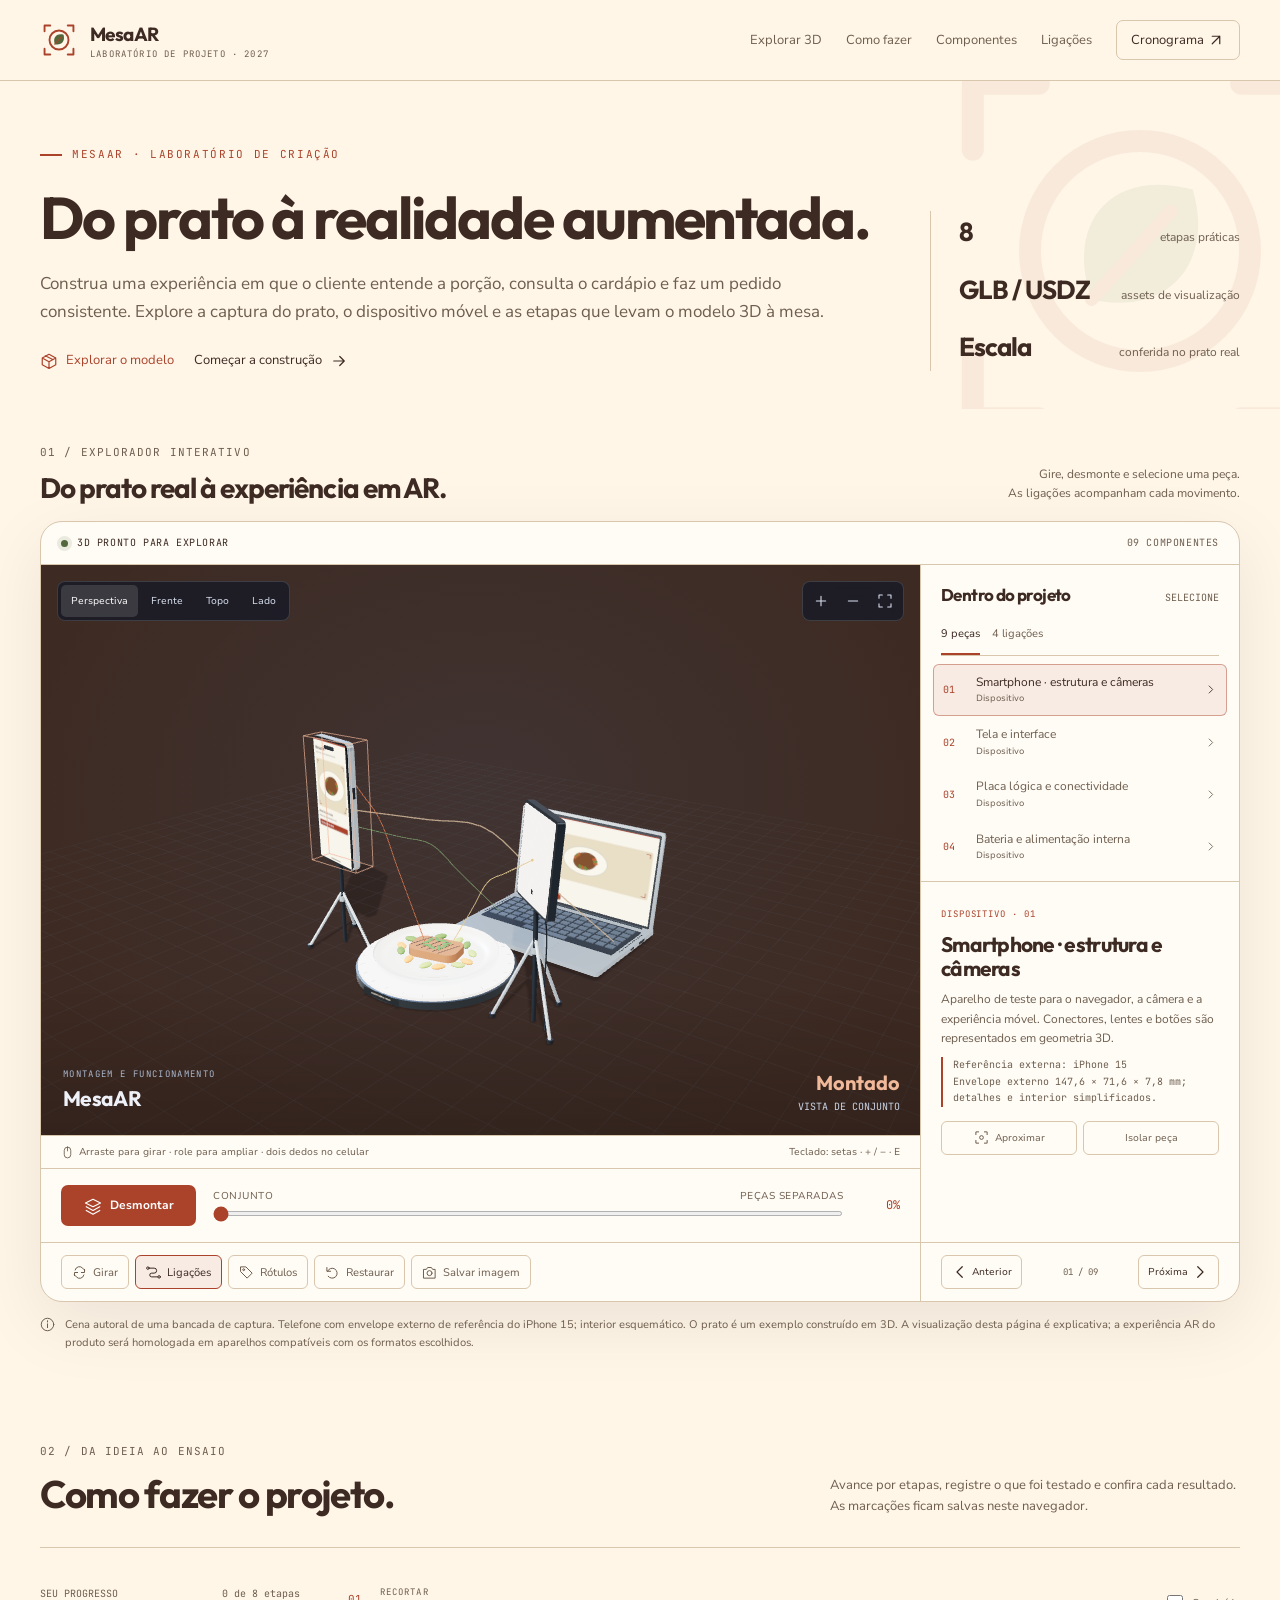
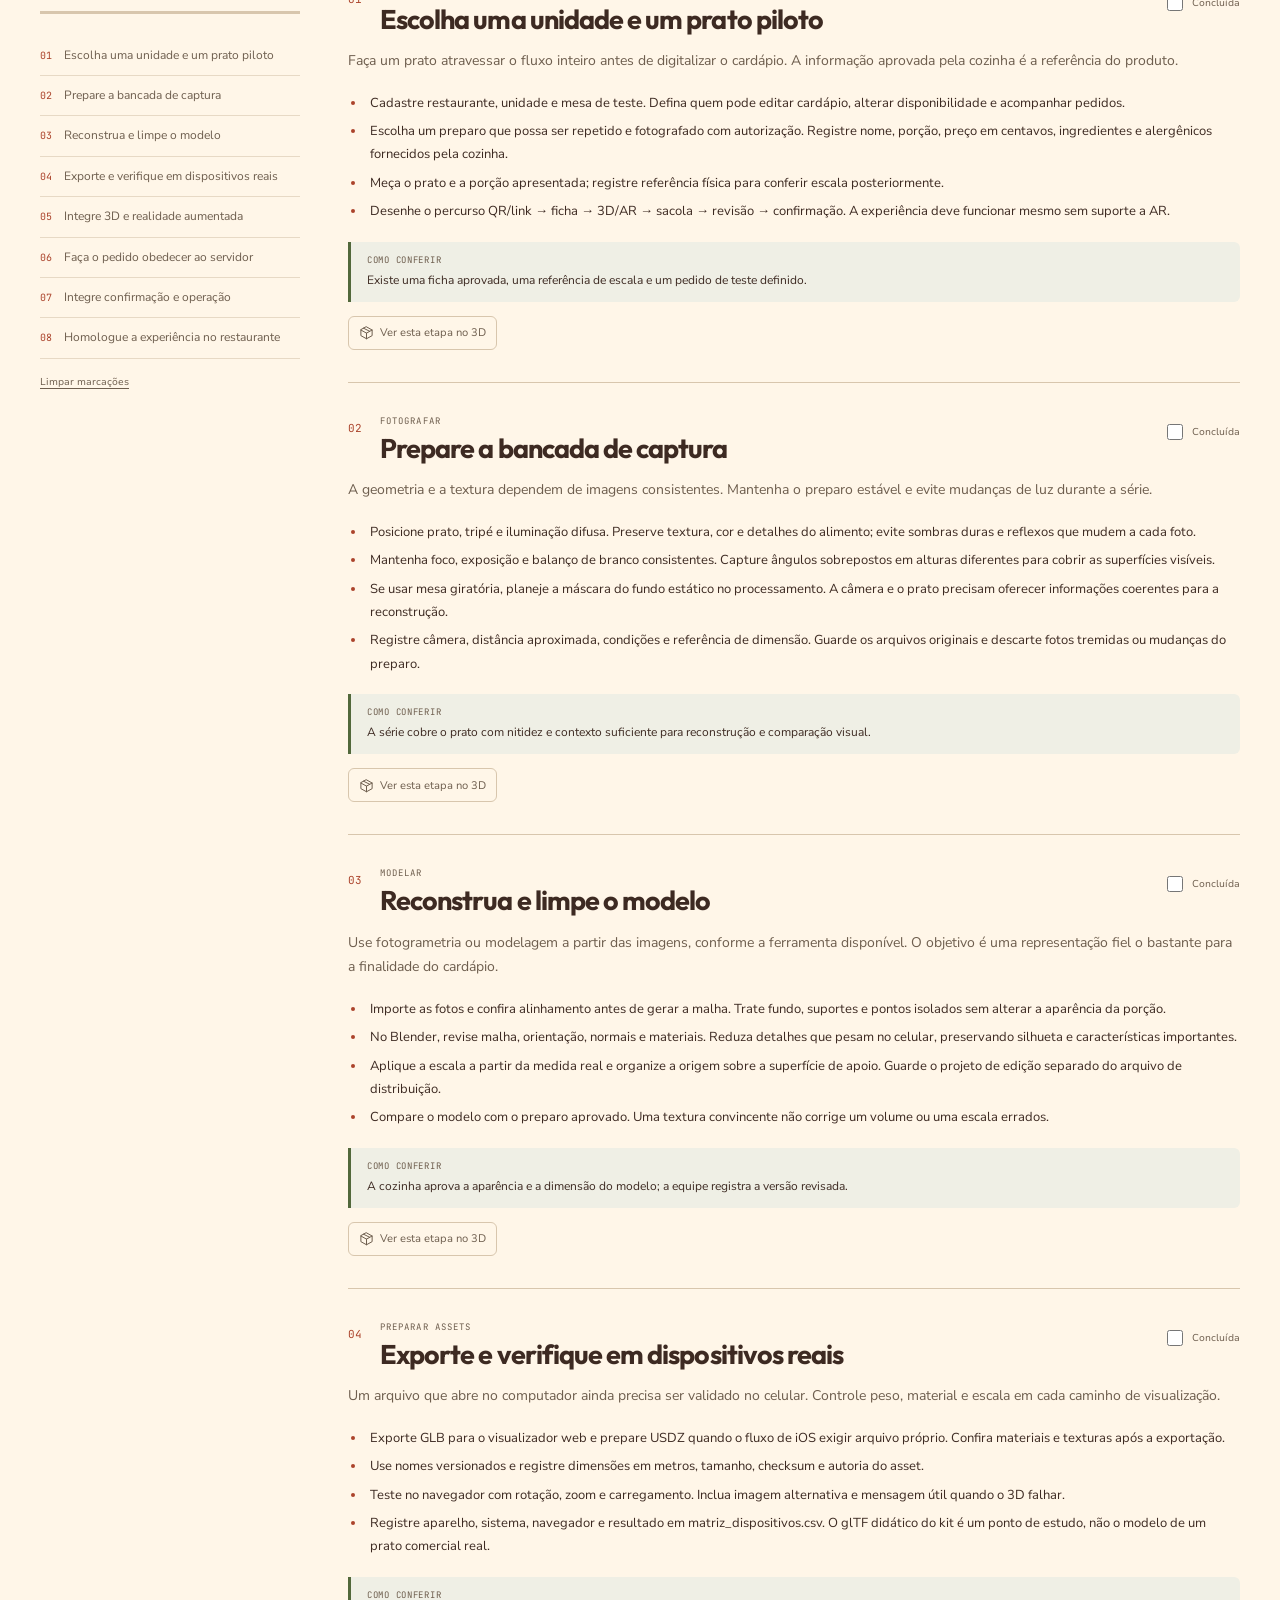
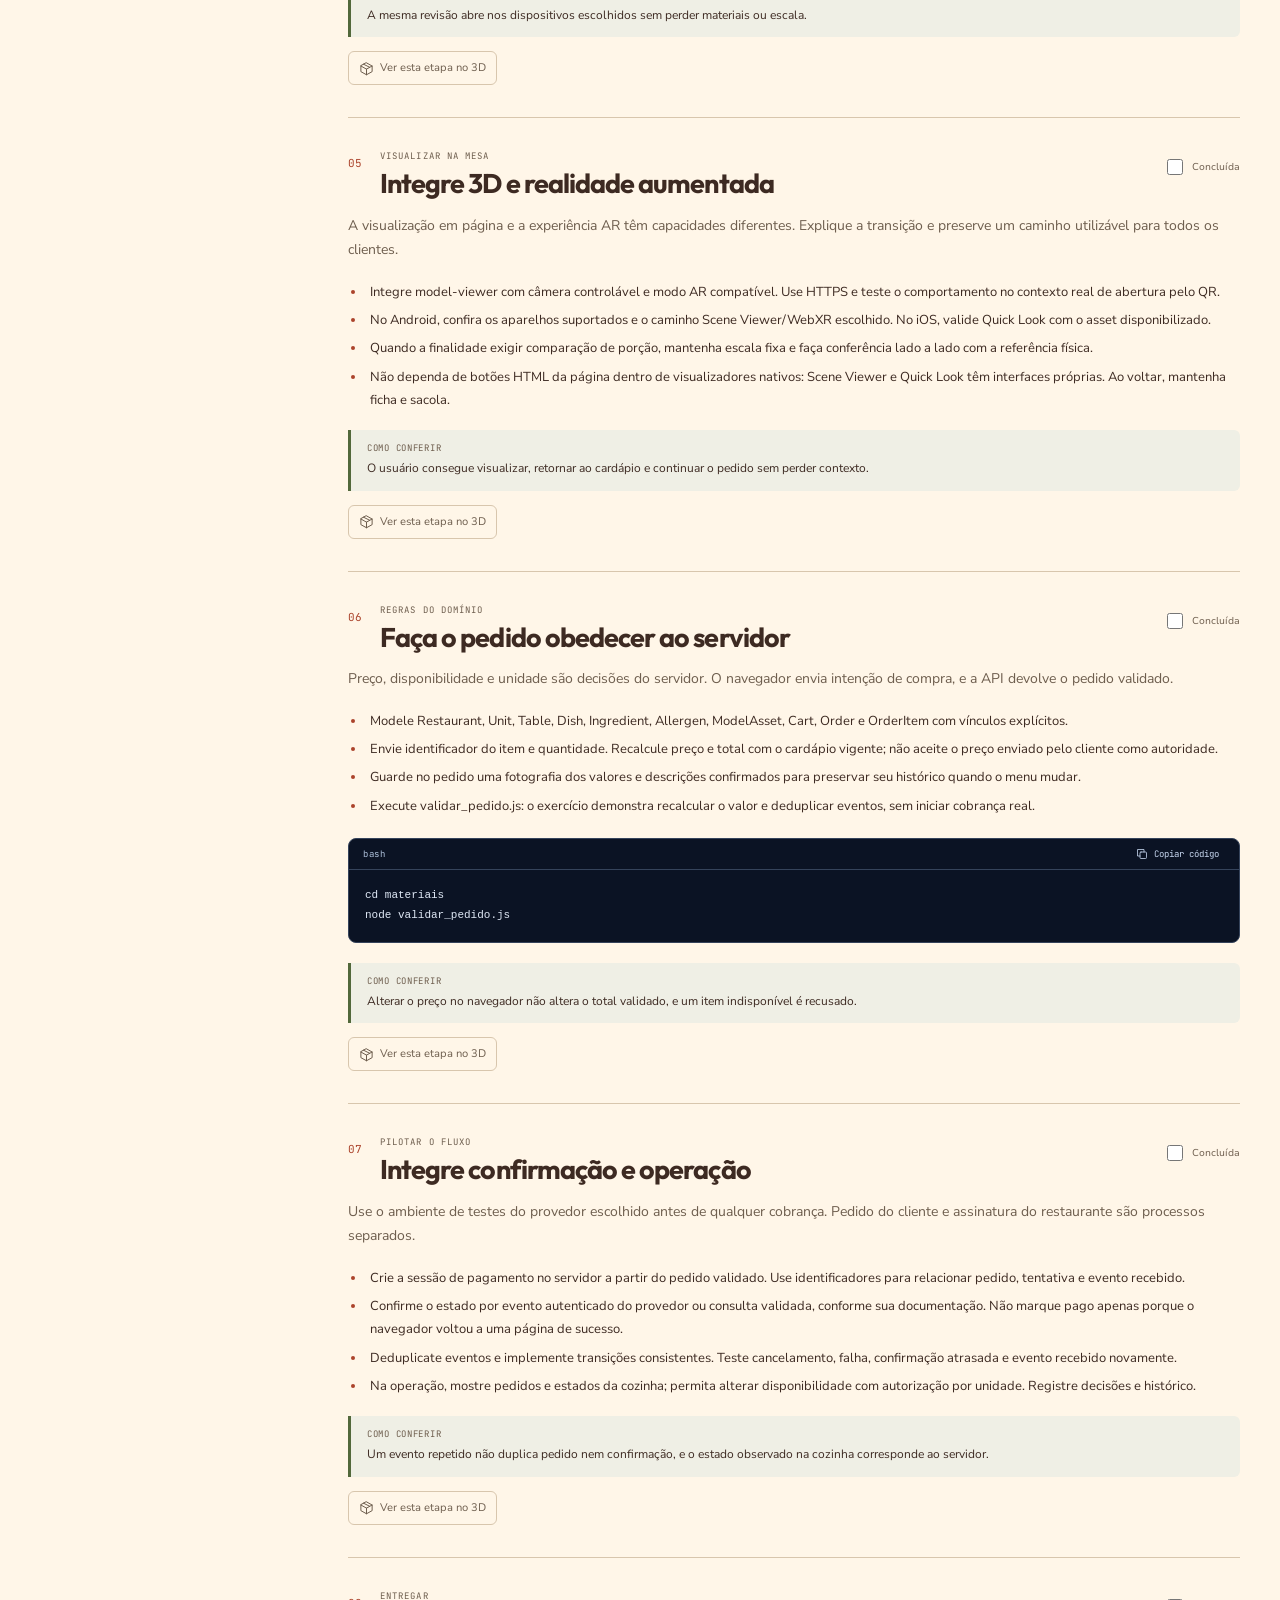
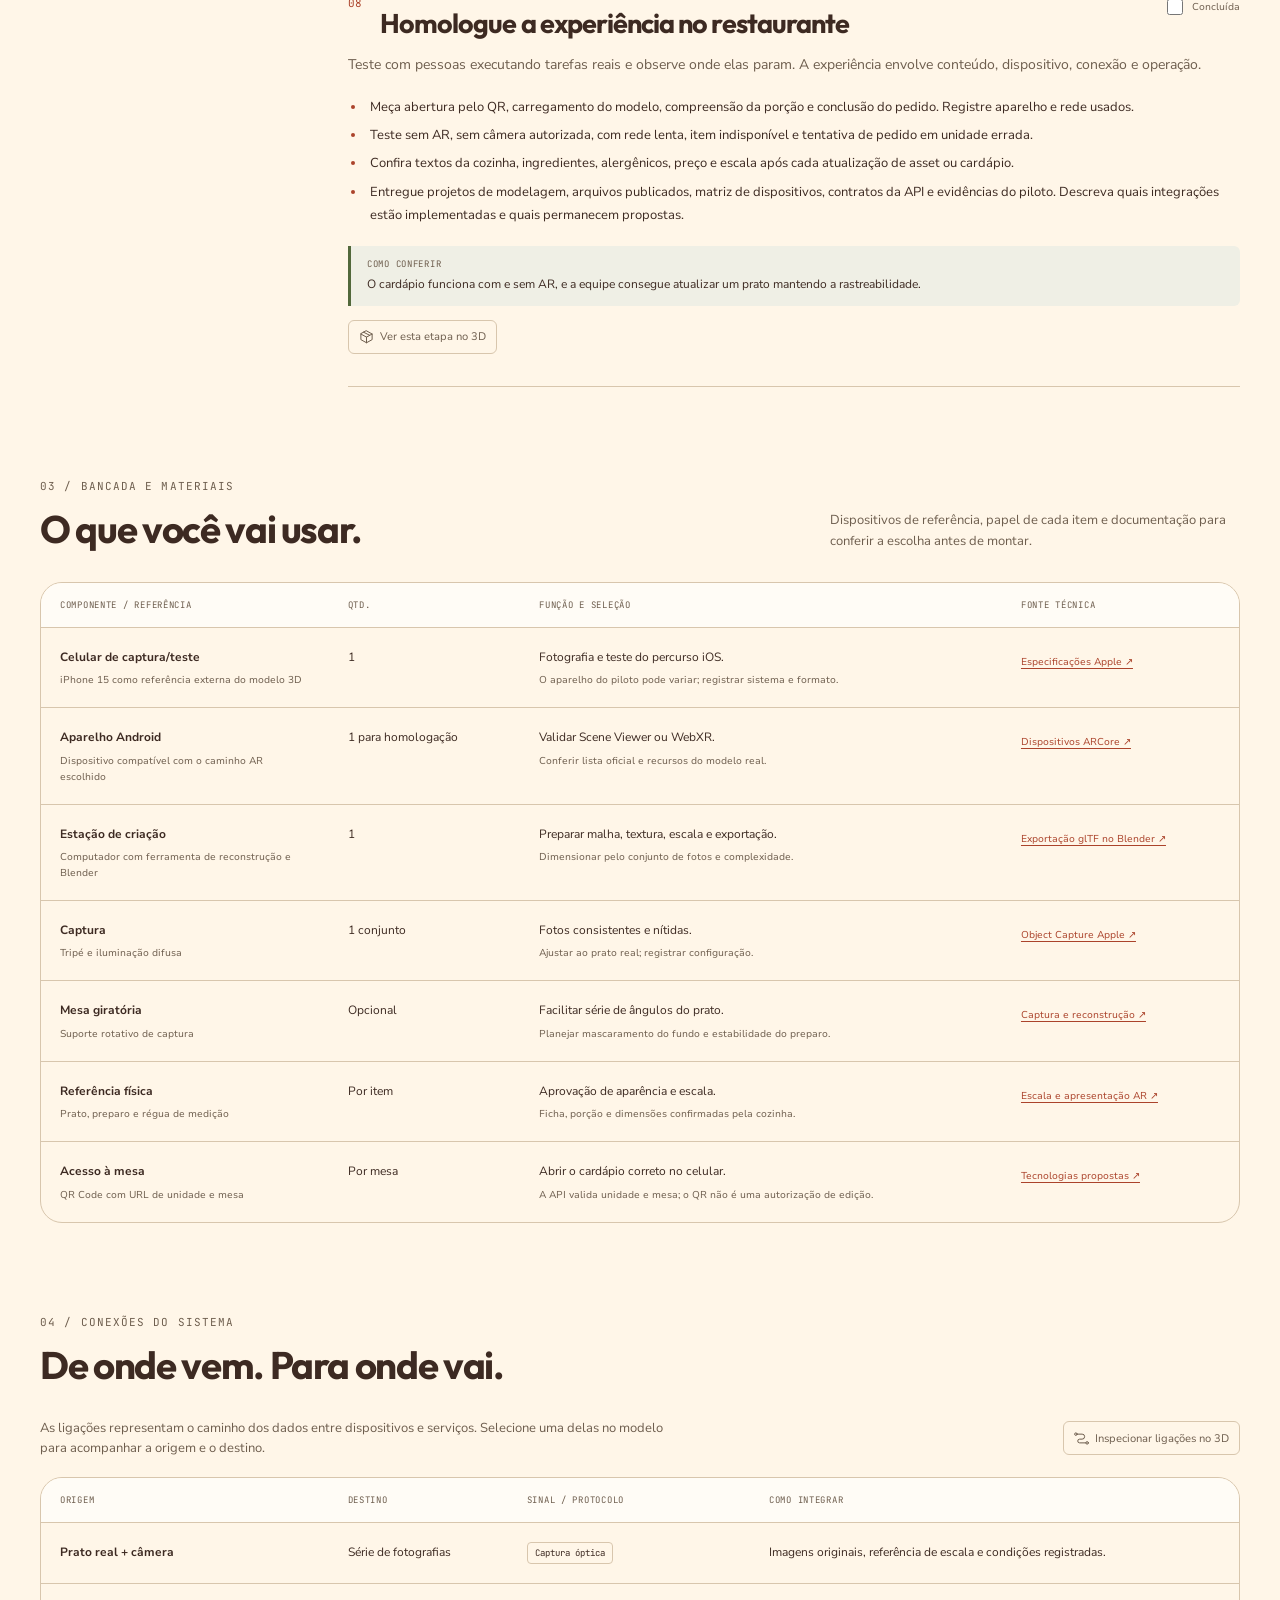
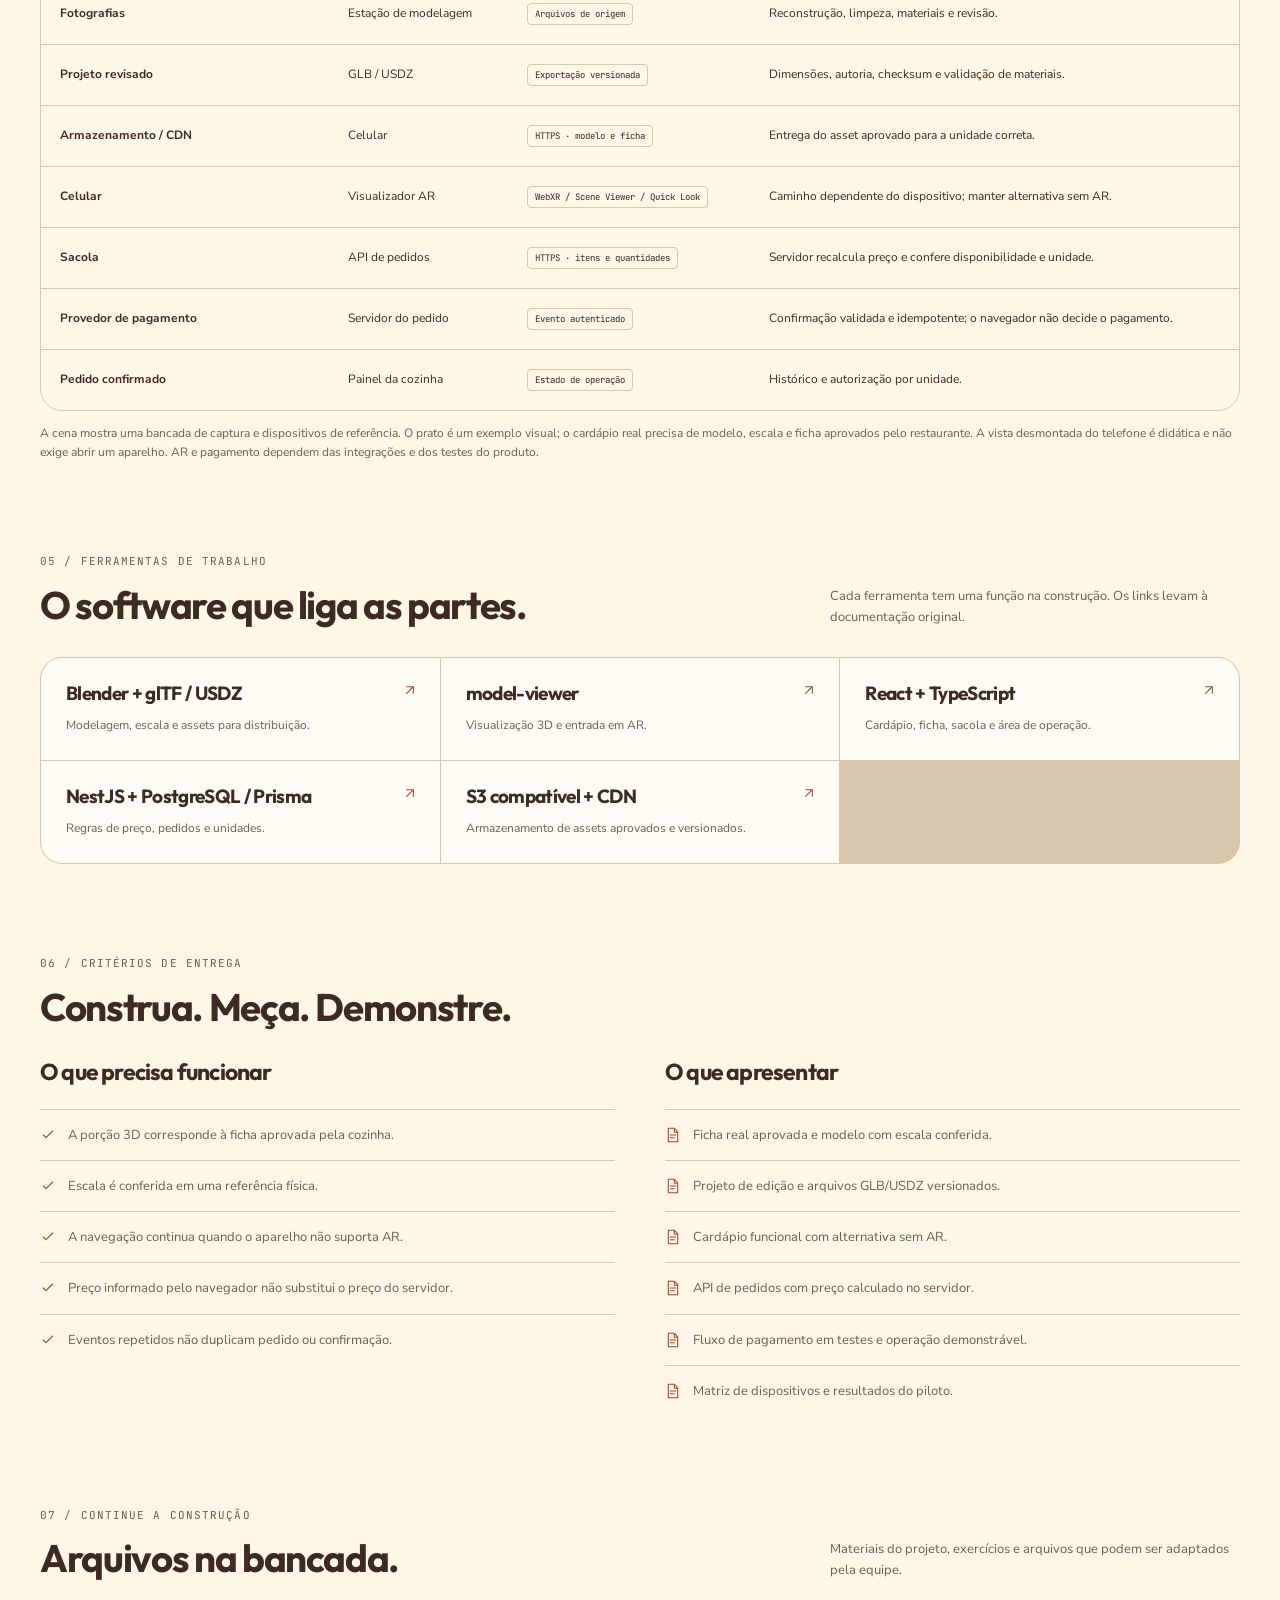
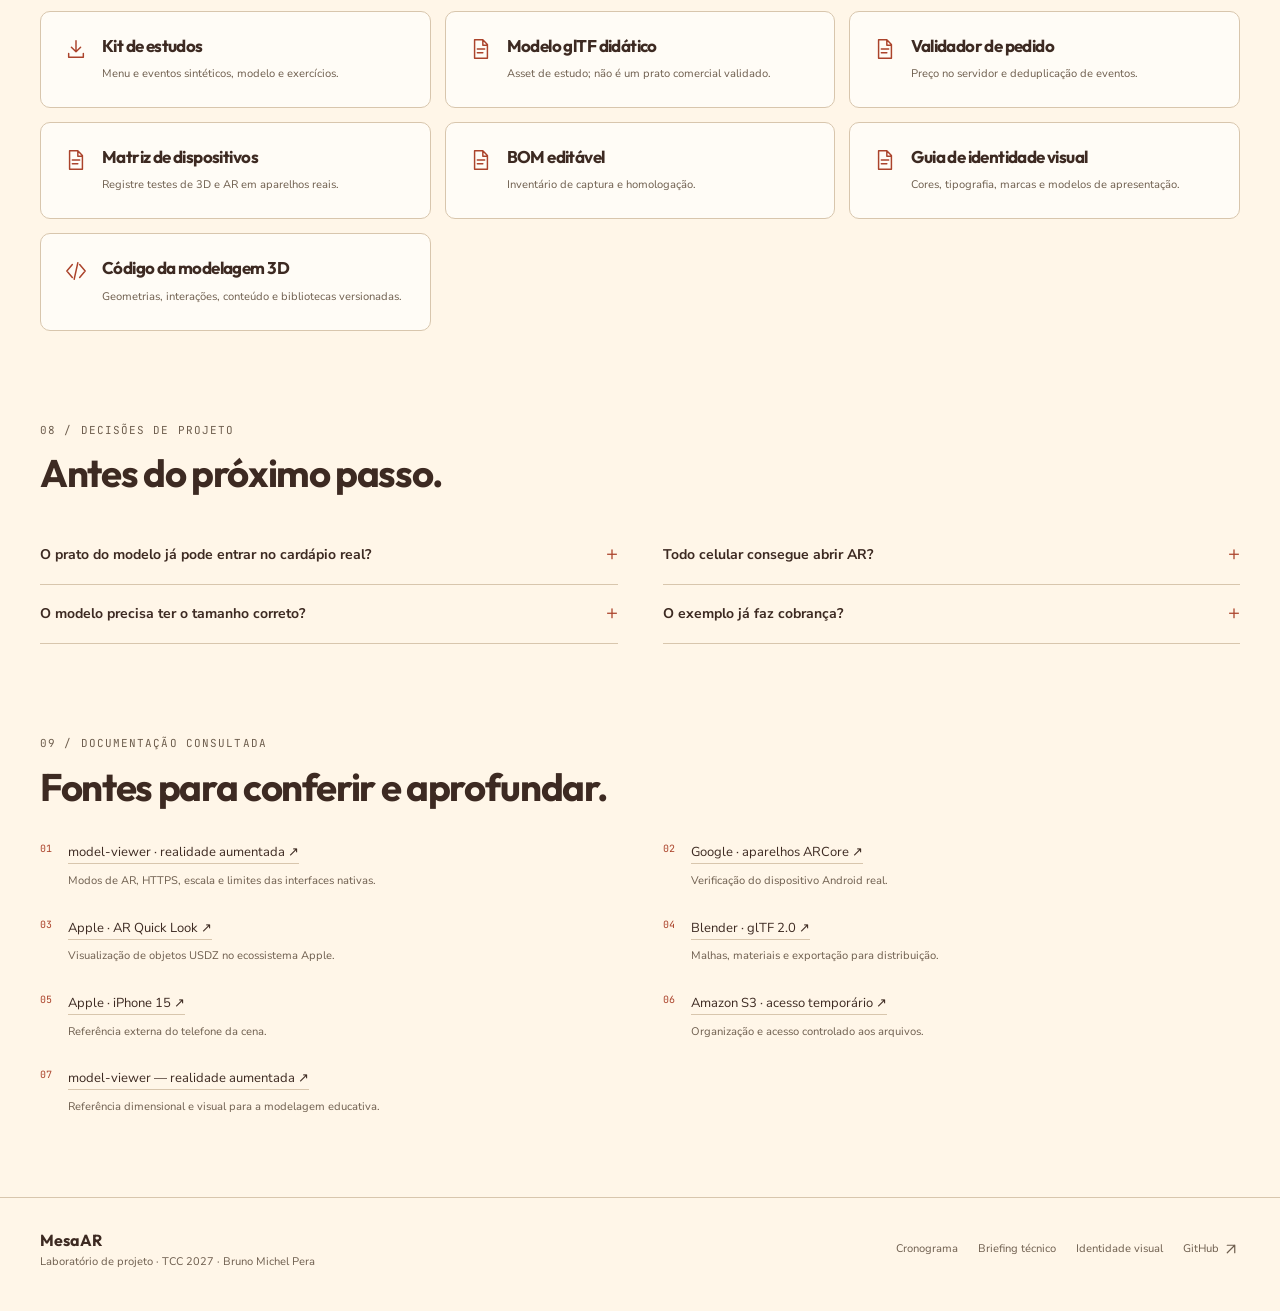
==== laboratorio-3d/index.html @ 8dc11b53 "Adiciona laboratório 3D e simplifica cronograma de 2027" ====
<!DOCTYPE html>
<html lang="pt-BR"><head><meta charset="UTF-8"><meta name="viewport" content="width=device-width,initial-scale=1"><meta name="theme-color" content="#FFF6E8"><title>MesaAR · Laboratório 3D e guia de construção</title><meta name="description" content="Construa uma experiência em que o cliente entende a porção, consulta o cardápio e faz um pedido consistente. Explore a captura do prato, o dispositivo móvel e as etapas que levam o modelo 3D à mesa."><link rel="icon" href="../identidade-visual/assets/simbolo.svg" type="image/svg+xml"><link rel="canonical" href="https://perabru.github.io/mesaar-cardapio-ar/laboratorio-3d/"><link rel="stylesheet" href="style.css"><style>@font-face{font-family:'Outfit';src:url('../identidade-visual/fontes/outfit.woff') format('woff');font-display:swap;font-weight:100 900}
@font-face{font-family:'Nunito Sans';src:url('../identidade-visual/fontes/nunito-sans.woff') format('woff');font-display:swap;font-weight:100 900}
@font-face{font-family:'JetBrains Mono';src:url('../identidade-visual/fontes/jetbrains-mono.woff') format('woff');font-display:swap;font-weight:100 900}
:root{--bg:#FFF6E8;--panel:#FFFCF6;--ink:#3D2A22;--muted:#6E5E4E;--line:#D8C6AD;--accent:#AB432B;--second:#52683B;--paper:#FFF6E8;--dark:#3D2A22;--accent-ink:#FFFFFF;--stage-accent:#F1B89A;--display:'Outfit';--body:'Nunito Sans';--mono:'JetBrains Mono'}</style><script type="importmap">{"imports":{"three":"./vendor/three.module.min.js"}}</script></head>
<body data-project="mesaar-cardapio-ar"><a class="skip" href="#como-fazer">Pular para o passo a passo</a>
<header class="site-header"><div class="wrap header-inner"><a class="brand" href="../"><img src="../identidade-visual/assets/simbolo.svg" alt=""><span><strong>MesaAR</strong><small>Laboratório de projeto · 2027</small></span></a><nav class="nav-links" id="nav-links" aria-label="Navegação do laboratório"><a href="#explorar">Explorar 3D</a><a href="#como-fazer">Como fazer</a><a href="#componentes">Componentes</a><a href="#ligacoes">Ligações</a><a class="back-link" href="../">Cronograma <svg viewBox="0 0 24 24" fill="none" stroke="currentColor" stroke-width="1.6" stroke-linecap="round" stroke-linejoin="round" aria-hidden="true"><path d="M7 17 17 7M7 7h10v10"/></svg></a></nav><button class="menu-toggle" id="menu-toggle" aria-label="Abrir navegação" aria-controls="nav-links" aria-expanded="false"><svg viewBox="0 0 24 24" fill="none" stroke="currentColor" stroke-width="1.6" stroke-linecap="round" stroke-linejoin="round" aria-hidden="true"><path d="M4 6h16M4 12h16M4 18h16"/></svg></button></div></header>
<main><section class="hero"><div class="wrap hero-grid"><div><span class="eyebrow">MesaAR · laboratório de criação</span><h1>Do prato à realidade aumentada.</h1><p class="lede">Construa uma experiência em que o cliente entende a porção, consulta o cardápio e faz um pedido consistente. Explore a captura do prato, o dispositivo móvel e as etapas que levam o modelo 3D à mesa.</p><div class="hero-links"><a href="#explorar"><svg viewBox="0 0 24 24" fill="none" stroke="currentColor" stroke-width="1.6" stroke-linecap="round" stroke-linejoin="round" aria-hidden="true"><path d="m12 3 9 5v9l-9 5-9-5V8Z M3 8l9 5 9-5m-9 5v9m-5-17 10 5"/></svg>Explorar o modelo</a><a href="#como-fazer">Começar a construção <svg viewBox="0 0 24 24" fill="none" stroke="currentColor" stroke-width="1.6" stroke-linecap="round" stroke-linejoin="round" aria-hidden="true"><path d="M5 12h14m-6-6 6 6-6 6"/></svg></a></div></div><div class="hero-side"><div class="metric"><strong>8</strong><span>etapas práticas</span></div><div class="metric"><strong>GLB / USDZ</strong><span>assets de visualização</span></div><div class="metric"><strong>Escala</strong><span>conferida no prato real</span></div></div></div></section>
<div class="wrap"><section id="explorar" aria-labelledby="lab-title"><div class="lab-header"><div><span class="section-label">01 / Explorador interativo</span><h2 id="lab-title">Do prato real à experiência em AR.</h2></div><p>Gire, desmonte e selecione uma peça.<br>As ligações acompanham cada movimento.</p></div>
<div class="lab-frame" id="lab-frame"><div class="lab-topbar"><span class="live-label"><i class="status-dot" aria-hidden="true"></i><span id="viewer-status" role="status">PREPARANDO O MODELO 3D</span></span><span class="muted" id="part-counter">MODELO EDUCATIVO</span></div><div class="lab-body"><div class="stage-column"><div class="stage" id="stage"><canvas id="scene" tabindex="0" aria-label="Visualização 3D carregando"></canvas><div class="canvas-labels" id="label-layer"></div><div class="camera-tools"><div class="segmented" aria-label="Vistas da câmera"><button data-camera="perspective" aria-pressed="true">Perspectiva</button><button data-camera="front" aria-pressed="false">Frente</button><button data-camera="top" aria-pressed="false">Topo</button><button data-camera="side" aria-pressed="false">Lado</button></div><div class="camera-actions"><button id="zoom-in" aria-label="Aproximar" title="Aproximar"><svg viewBox="0 0 24 24" fill="none" stroke="currentColor" stroke-width="1.6" stroke-linecap="round" stroke-linejoin="round" aria-hidden="true"><path d="M12 5v14M5 12h14"/></svg></button><button id="zoom-out" aria-label="Afastar" title="Afastar"><svg viewBox="0 0 24 24" fill="none" stroke="currentColor" stroke-width="1.6" stroke-linecap="round" stroke-linejoin="round" aria-hidden="true"><path d="M5 12h14"/></svg></button><button id="fullscreen" aria-label="Tela cheia" title="Tela cheia" aria-pressed="false"><svg viewBox="0 0 24 24" fill="none" stroke="currentColor" stroke-width="1.6" stroke-linecap="round" stroke-linejoin="round" aria-hidden="true"><path d="M8 3H3v5m13-5h5v5M3 16v5h5m13-5v5h-5"/></svg></button></div></div><div class="stage-brand"><span>Montagem e funcionamento</span><strong>MesaAR</strong></div><div class="stage-badge"><span id="assembly-value">Montado</span><div id="assembly-caption">VISTA DE CONJUNTO</div></div><div class="viewer-message" id="viewer-message"><div><div class="loader-ring"></div><h3>Preparando o laboratório</h3><p>Carregando as peças e os controles da visualização 3D.</p></div></div><noscript><div class="viewer-message"><div><h3>Ative o JavaScript para explorar o 3D</h3><p>O guia completo de construção permanece disponível abaixo.</p></div></div></noscript></div><div class="stage-hint"><span><svg viewBox="0 0 24 24" fill="none" stroke="currentColor" stroke-width="1.6" stroke-linecap="round" stroke-linejoin="round" aria-hidden="true"><rect x="6" y="2" width="12" height="20" rx="6"/><path d="M12 2v7"/></svg>Arraste para girar · role para ampliar · dois dedos no celular</span><span class="keyboard-hint">Teclado: setas · + / − · E</span></div><div class="explosion-control"><button class="primary-button" id="explode-button"><svg viewBox="0 0 24 24" fill="none" stroke="currentColor" stroke-width="1.6" stroke-linecap="round" stroke-linejoin="round" aria-hidden="true"><path d="m12 3 10 5-10 5L2 8Zm-9 10 9 5 9-5M3 18l9 5 9-5"/></svg><span id="explode-label">Desmontar</span></button><div class="explosion-range"><label for="explode"><span>CONJUNTO</span><span>PEÇAS SEPARADAS</span></label><input type="range" id="explode" min="0" max="100" value="0" step="1" aria-label="Nível de desmontagem"></div><output id="explode-output" for="explode">0%</output></div><div class="viewer-controls"><button class="control-button" id="spin" aria-pressed="false"><svg viewBox="0 0 24 24" fill="none" stroke="currentColor" stroke-width="1.6" stroke-linecap="round" stroke-linejoin="round" aria-hidden="true"><path d="M20 7v5h-5M4 17v-5h5M5 8a7 7 0 0 1 12-3l3 3M4 16l3 3a7 7 0 0 0 12-3"/></svg>Girar</button><button class="control-button" id="wires" aria-pressed="true"><svg viewBox="0 0 24 24" fill="none" stroke="currentColor" stroke-width="1.6" stroke-linecap="round" stroke-linejoin="round" aria-hidden="true"><path d="M5 5h8a4 4 0 0 1 0 8H9a3 3 0 0 0 0 6h10"/><circle cx="3" cy="5" r="2"/><circle cx="21" cy="19" r="2"/></svg>Ligações</button><button class="control-button" id="labels" aria-pressed="false"><svg viewBox="0 0 24 24" fill="none" stroke="currentColor" stroke-width="1.6" stroke-linecap="round" stroke-linejoin="round" aria-hidden="true"><path d="M3 3h8l10 10-8 8L3 11Z"/><circle cx="7.5" cy="7.5" r="1.5"/></svg>Rótulos</button><button class="control-button" id="reset-view"><svg viewBox="0 0 24 24" fill="none" stroke="currentColor" stroke-width="1.6" stroke-linecap="round" stroke-linejoin="round" aria-hidden="true"><path d="M3 4v6h6M4 10a8 8 0 1 1 1 8"/></svg>Restaurar</button><button class="control-button" id="save-image"><svg viewBox="0 0 24 24" fill="none" stroke="currentColor" stroke-width="1.6" stroke-linecap="round" stroke-linejoin="round" aria-hidden="true"><path d="M3 7h4l2-3h6l2 3h4v14H3Z"/><circle cx="12" cy="13" r="4"/></svg>Salvar imagem</button></div></div>
<aside class="inspector" aria-label="Inspeção do modelo"><div class="inspector-heading"><h3>Dentro do projeto</h3><span>SELECIONE</span></div><div class="inspector-tabs" role="tablist" aria-label="Inspecionar"><button id="tab-parts" role="tab" aria-controls="part-list" aria-selected="true"><span id="parts-count">Peças</span></button><button id="tab-connections" role="tab" aria-controls="connection-list" aria-selected="false" tabindex="-1"><span id="connections-count">Ligações</span></button></div><div class="part-list" id="part-list" role="tabpanel" aria-labelledby="tab-parts"></div><div class="connection-list" id="connection-list" role="tabpanel" aria-labelledby="tab-connections" hidden></div><div class="part-detail" id="part-detail"><span class="detail-kicker">Explore</span><h4>Selecione uma peça</h4><p>Conheça a função, o dispositivo de referência e as dimensões de cada componente.</p></div><div class="tour-nav"><button id="tour-prev" aria-label="Componente anterior"><svg viewBox="0 0 24 24" fill="none" stroke="currentColor" stroke-width="1.6" stroke-linecap="round" stroke-linejoin="round" aria-hidden="true"><path d="m15 5-7 7 7 7"/></svg>Anterior</button><span id="tour-position">— / —</span><button id="tour-next" aria-label="Próximo componente">Próxima<svg viewBox="0 0 24 24" fill="none" stroke="currentColor" stroke-width="1.6" stroke-linecap="round" stroke-linejoin="round" aria-hidden="true"><path d="m9 5 7 7-7 7"/></svg></button></div></aside></div></div>
<div class="model-note"><svg viewBox="0 0 24 24" fill="none" stroke="currentColor" stroke-width="1.6" stroke-linecap="round" stroke-linejoin="round" aria-hidden="true"><circle cx="12" cy="12" r="10"/><path d="M12 11v6m0-11v2"/></svg><p id="model-note-text">A cena mostra uma bancada de captura e dispositivos de referência. O prato é um exemplo visual; o cardápio real precisa de modelo, escala e ficha aprovados pelo restaurante. A vista desmontada do telefone é didática e não exige abrir um aparelho. AR e pagamento dependem das integrações e dos testes do produto.</p></div><p class="sr-only" id="selection-announcement" aria-live="polite"></p></section>
<section class="section" id="como-fazer" aria-labelledby="workflow-title"><div class="section-heading"><div><span class="section-label">02 / Da ideia ao ensaio</span><h2 id="workflow-title">Como fazer o projeto.</h2></div><p>Avance por etapas, registre o que foi testado e confira cada resultado. As marcações ficam salvas neste navegador.</p></div><div class="section-rule"></div><div class="workflow"><aside class="workflow-nav" aria-label="Etapas de construção"><div class="progress-heading"><span>SEU PROGRESSO</span><span id="progress-text">0 de 8 etapas</span></div><div class="progress-track"><span id="progress-bar"></span></div><nav><a href="#etapa-1"><span>01</span><span>Escolha uma unidade e um prato piloto</span></a><a href="#etapa-2"><span>02</span><span>Prepare a bancada de captura</span></a><a href="#etapa-3"><span>03</span><span>Reconstrua e limpe o modelo</span></a><a href="#etapa-4"><span>04</span><span>Exporte e verifique em dispositivos reais</span></a><a href="#etapa-5"><span>05</span><span>Integre 3D e realidade aumentada</span></a><a href="#etapa-6"><span>06</span><span>Faça o pedido obedecer ao servidor</span></a><a href="#etapa-7"><span>07</span><span>Integre confirmação e operação</span></a><a href="#etapa-8"><span>08</span><span>Homologue a experiência no restaurante</span></a></nav><button class="reset-progress" id="reset-progress">Limpar marcações</button></aside><div><article class="step" id="etapa-1"><div class="step-title"><span class="step-number">01</span><div class="step-title-content"><p class="step-kicker">Recortar</p><h3>Escolha uma unidade e um prato piloto</h3></div><label class="check-button"><input type="checkbox" data-step-check="etapa-1" aria-label="Marcar etapa 1: Escolha uma unidade e um prato piloto"><span>Concluída</span></label></div><p>Faça um prato atravessar o fluxo inteiro antes de digitalizar o cardápio. A informação aprovada pela cozinha é a referência do produto.</p><ul><li>Cadastre restaurante, unidade e mesa de teste. Defina quem pode editar cardápio, alterar disponibilidade e acompanhar pedidos.</li><li>Escolha um preparo que possa ser repetido e fotografado com autorização. Registre nome, porção, preço em centavos, ingredientes e alergênicos fornecidos pela cozinha.</li><li>Meça o prato e a porção apresentada; registre referência física para conferir escala posteriormente.</li><li>Desenhe o percurso QR/link → ficha → 3D/AR → sacola → revisão → confirmação. A experiência deve funcionar mesmo sem suporte a AR.</li></ul><div class="acceptance"><strong>Como conferir</strong>Existe uma ficha aprovada, uma referência de escala e um pedido de teste definido.</div><button class="control-button step-view" data-view-parts="dish,workstation,capture_display"><svg viewBox="0 0 24 24" fill="none" stroke="currentColor" stroke-width="1.6" stroke-linecap="round" stroke-linejoin="round" aria-hidden="true"><path d="m12 3 9 5v9l-9 5-9-5V8Z M3 8l9 5 9-5m-9 5v9m-5-17 10 5"/></svg>Ver esta etapa no 3D</button></article><article class="step" id="etapa-2"><div class="step-title"><span class="step-number">02</span><div class="step-title-content"><p class="step-kicker">Fotografar</p><h3>Prepare a bancada de captura</h3></div><label class="check-button"><input type="checkbox" data-step-check="etapa-2" aria-label="Marcar etapa 2: Prepare a bancada de captura"><span>Concluída</span></label></div><p>A geometria e a textura dependem de imagens consistentes. Mantenha o preparo estável e evite mudanças de luz durante a série.</p><ul><li>Posicione prato, tripé e iluminação difusa. Preserve textura, cor e detalhes do alimento; evite sombras duras e reflexos que mudem a cada foto.</li><li>Mantenha foco, exposição e balanço de branco consistentes. Capture ângulos sobrepostos em alturas diferentes para cobrir as superfícies visíveis.</li><li>Se usar mesa giratória, planeje a máscara do fundo estático no processamento. A câmera e o prato precisam oferecer informações coerentes para a reconstrução.</li><li>Registre câmera, distância aproximada, condições e referência de dimensão. Guarde os arquivos originais e descarte fotos tremidas ou mudanças do preparo.</li></ul><div class="acceptance"><strong>Como conferir</strong>A série cobre o prato com nitidez e contexto suficiente para reconstrução e comparação visual.</div><button class="control-button step-view" data-view-parts="capture_frame,tripod,light,turntable,dish"><svg viewBox="0 0 24 24" fill="none" stroke="currentColor" stroke-width="1.6" stroke-linecap="round" stroke-linejoin="round" aria-hidden="true"><path d="m12 3 9 5v9l-9 5-9-5V8Z M3 8l9 5 9-5m-9 5v9m-5-17 10 5"/></svg>Ver esta etapa no 3D</button></article><article class="step" id="etapa-3"><div class="step-title"><span class="step-number">03</span><div class="step-title-content"><p class="step-kicker">Modelar</p><h3>Reconstrua e limpe o modelo</h3></div><label class="check-button"><input type="checkbox" data-step-check="etapa-3" aria-label="Marcar etapa 3: Reconstrua e limpe o modelo"><span>Concluída</span></label></div><p>Use fotogrametria ou modelagem a partir das imagens, conforme a ferramenta disponível. O objetivo é uma representação fiel o bastante para a finalidade do cardápio.</p><ul><li>Importe as fotos e confira alinhamento antes de gerar a malha. Trate fundo, suportes e pontos isolados sem alterar a aparência da porção.</li><li>No Blender, revise malha, orientação, normais e materiais. Reduza detalhes que pesam no celular, preservando silhueta e características importantes.</li><li>Aplique a escala a partir da medida real e organize a origem sobre a superfície de apoio. Guarde o projeto de edição separado do arquivo de distribuição.</li><li>Compare o modelo com o preparo aprovado. Uma textura convincente não corrige um volume ou uma escala errados.</li></ul><div class="acceptance"><strong>Como conferir</strong>A cozinha aprova a aparência e a dimensão do modelo; a equipe registra a versão revisada.</div><button class="control-button step-view" data-view-parts="dish,workstation"><svg viewBox="0 0 24 24" fill="none" stroke="currentColor" stroke-width="1.6" stroke-linecap="round" stroke-linejoin="round" aria-hidden="true"><path d="m12 3 9 5v9l-9 5-9-5V8Z M3 8l9 5 9-5m-9 5v9m-5-17 10 5"/></svg>Ver esta etapa no 3D</button></article><article class="step" id="etapa-4"><div class="step-title"><span class="step-number">04</span><div class="step-title-content"><p class="step-kicker">Preparar assets</p><h3>Exporte e verifique em dispositivos reais</h3></div><label class="check-button"><input type="checkbox" data-step-check="etapa-4" aria-label="Marcar etapa 4: Exporte e verifique em dispositivos reais"><span>Concluída</span></label></div><p>Um arquivo que abre no computador ainda precisa ser validado no celular. Controle peso, material e escala em cada caminho de visualização.</p><ul><li>Exporte GLB para o visualizador web e prepare USDZ quando o fluxo de iOS exigir arquivo próprio. Confira materiais e texturas após a exportação.</li><li>Use nomes versionados e registre dimensões em metros, tamanho, checksum e autoria do asset.</li><li>Teste no navegador com rotação, zoom e carregamento. Inclua imagem alternativa e mensagem útil quando o 3D falhar.</li><li>Registre aparelho, sistema, navegador e resultado em matriz_dispositivos.csv. O glTF didático do kit é um ponto de estudo, não o modelo de um prato comercial real.</li></ul><div class="acceptance"><strong>Como conferir</strong>A mesma revisão abre nos dispositivos escolhidos sem perder materiais ou escala.</div><button class="control-button step-view" data-view-parts="capture_display,capture_board,workstation"><svg viewBox="0 0 24 24" fill="none" stroke="currentColor" stroke-width="1.6" stroke-linecap="round" stroke-linejoin="round" aria-hidden="true"><path d="m12 3 9 5v9l-9 5-9-5V8Z M3 8l9 5 9-5m-9 5v9m-5-17 10 5"/></svg>Ver esta etapa no 3D</button></article><article class="step" id="etapa-5"><div class="step-title"><span class="step-number">05</span><div class="step-title-content"><p class="step-kicker">Visualizar na mesa</p><h3>Integre 3D e realidade aumentada</h3></div><label class="check-button"><input type="checkbox" data-step-check="etapa-5" aria-label="Marcar etapa 5: Integre 3D e realidade aumentada"><span>Concluída</span></label></div><p>A visualização em página e a experiência AR têm capacidades diferentes. Explique a transição e preserve um caminho utilizável para todos os clientes.</p><ul><li>Integre model-viewer com câmera controlável e modo AR compatível. Use HTTPS e teste o comportamento no contexto real de abertura pelo QR.</li><li>No Android, confira os aparelhos suportados e o caminho Scene Viewer/WebXR escolhido. No iOS, valide Quick Look com o asset disponibilizado.</li><li>Quando a finalidade exigir comparação de porção, mantenha escala fixa e faça conferência lado a lado com a referência física.</li><li>Não dependa de botões HTML da página dentro de visualizadores nativos: Scene Viewer e Quick Look têm interfaces próprias. Ao voltar, mantenha ficha e sacola.</li></ul><div class="acceptance"><strong>Como conferir</strong>O usuário consegue visualizar, retornar ao cardápio e continuar o pedido sem perder contexto.</div><button class="control-button step-view" data-view-parts="capture_frame,capture_display,dish"><svg viewBox="0 0 24 24" fill="none" stroke="currentColor" stroke-width="1.6" stroke-linecap="round" stroke-linejoin="round" aria-hidden="true"><path d="m12 3 9 5v9l-9 5-9-5V8Z M3 8l9 5 9-5m-9 5v9m-5-17 10 5"/></svg>Ver esta etapa no 3D</button></article><article class="step" id="etapa-6"><div class="step-title"><span class="step-number">06</span><div class="step-title-content"><p class="step-kicker">Regras do domínio</p><h3>Faça o pedido obedecer ao servidor</h3></div><label class="check-button"><input type="checkbox" data-step-check="etapa-6" aria-label="Marcar etapa 6: Faça o pedido obedecer ao servidor"><span>Concluída</span></label></div><p>Preço, disponibilidade e unidade são decisões do servidor. O navegador envia intenção de compra, e a API devolve o pedido validado.</p><ul><li>Modele Restaurant, Unit, Table, Dish, Ingredient, Allergen, ModelAsset, Cart, Order e OrderItem com vínculos explícitos.</li><li>Envie identificador do item e quantidade. Recalcule preço e total com o cardápio vigente; não aceite o preço enviado pelo cliente como autoridade.</li><li>Guarde no pedido uma fotografia dos valores e descrições confirmados para preservar seu histórico quando o menu mudar.</li><li>Execute validar_pedido.js: o exercício demonstra recalcular o valor e deduplicar eventos, sem iniciar cobrança real.</li></ul><div class="code-block"><div class="code-top"><span>bash</span><button class="copy-code" data-copy-code="code-etapa-6"><svg viewBox="0 0 24 24" fill="none" stroke="currentColor" stroke-width="1.6" stroke-linecap="round" stroke-linejoin="round" aria-hidden="true"><rect x="8" y="8" width="13" height="13" rx="2"/><path d="M16 8V3H3v13h5"/></svg>Copiar código</button></div><pre><code id="code-etapa-6">cd materiais
node validar_pedido.js</code></pre></div><div class="acceptance"><strong>Como conferir</strong>Alterar o preço no navegador não altera o total validado, e um item indisponível é recusado.</div><button class="control-button step-view" data-view-parts="capture_display,workstation"><svg viewBox="0 0 24 24" fill="none" stroke="currentColor" stroke-width="1.6" stroke-linecap="round" stroke-linejoin="round" aria-hidden="true"><path d="m12 3 9 5v9l-9 5-9-5V8Z M3 8l9 5 9-5m-9 5v9m-5-17 10 5"/></svg>Ver esta etapa no 3D</button></article><article class="step" id="etapa-7"><div class="step-title"><span class="step-number">07</span><div class="step-title-content"><p class="step-kicker">Pilotar o fluxo</p><h3>Integre confirmação e operação</h3></div><label class="check-button"><input type="checkbox" data-step-check="etapa-7" aria-label="Marcar etapa 7: Integre confirmação e operação"><span>Concluída</span></label></div><p>Use o ambiente de testes do provedor escolhido antes de qualquer cobrança. Pedido do cliente e assinatura do restaurante são processos separados.</p><ul><li>Crie a sessão de pagamento no servidor a partir do pedido validado. Use identificadores para relacionar pedido, tentativa e evento recebido.</li><li>Confirme o estado por evento autenticado do provedor ou consulta validada, conforme sua documentação. Não marque pago apenas porque o navegador voltou a uma página de sucesso.</li><li>Deduplicate eventos e implemente transições consistentes. Teste cancelamento, falha, confirmação atrasada e evento recebido novamente.</li><li>Na operação, mostre pedidos e estados da cozinha; permita alterar disponibilidade com autorização por unidade. Registre decisões e histórico.</li></ul><div class="acceptance"><strong>Como conferir</strong>Um evento repetido não duplica pedido nem confirmação, e o estado observado na cozinha corresponde ao servidor.</div><button class="control-button step-view" data-view-parts="capture_display,workstation"><svg viewBox="0 0 24 24" fill="none" stroke="currentColor" stroke-width="1.6" stroke-linecap="round" stroke-linejoin="round" aria-hidden="true"><path d="m12 3 9 5v9l-9 5-9-5V8Z M3 8l9 5 9-5m-9 5v9m-5-17 10 5"/></svg>Ver esta etapa no 3D</button></article><article class="step" id="etapa-8"><div class="step-title"><span class="step-number">08</span><div class="step-title-content"><p class="step-kicker">Entregar</p><h3>Homologue a experiência no restaurante</h3></div><label class="check-button"><input type="checkbox" data-step-check="etapa-8" aria-label="Marcar etapa 8: Homologue a experiência no restaurante"><span>Concluída</span></label></div><p>Teste com pessoas executando tarefas reais e observe onde elas param. A experiência envolve conteúdo, dispositivo, conexão e operação.</p><ul><li>Meça abertura pelo QR, carregamento do modelo, compreensão da porção e conclusão do pedido. Registre aparelho e rede usados.</li><li>Teste sem AR, sem câmera autorizada, com rede lenta, item indisponível e tentativa de pedido em unidade errada.</li><li>Confira textos da cozinha, ingredientes, alergênicos, preço e escala após cada atualização de asset ou cardápio.</li><li>Entregue projetos de modelagem, arquivos publicados, matriz de dispositivos, contratos da API e evidências do piloto. Descreva quais integrações estão implementadas e quais permanecem propostas.</li></ul><div class="acceptance"><strong>Como conferir</strong>O cardápio funciona com e sem AR, e a equipe consegue atualizar um prato mantendo a rastreabilidade.</div><button class="control-button step-view" data-view-parts="capture_display,dish,workstation"><svg viewBox="0 0 24 24" fill="none" stroke="currentColor" stroke-width="1.6" stroke-linecap="round" stroke-linejoin="round" aria-hidden="true"><path d="m12 3 9 5v9l-9 5-9-5V8Z M3 8l9 5 9-5m-9 5v9m-5-17 10 5"/></svg>Ver esta etapa no 3D</button></article></div></div></section>
<section class="section" id="componentes" aria-labelledby="components-title"><div class="section-heading"><div><span class="section-label">03 / Bancada e materiais</span><h2 id="components-title">O que você vai usar.</h2></div><p>Dispositivos de referência, papel de cada item e documentação para conferir a escolha antes de montar.</p></div><div class="table-shell"><table class="data-table"><thead><tr><th>Componente / referência</th><th>Qtd.</th><th>Função e seleção</th><th>Fonte técnica</th></tr></thead><tbody><tr><td><strong>Celular de captura/teste</strong><small>iPhone 15 como referência externa do modelo 3D</small></td><td>1</td><td>Fotografia e teste do percurso iOS.<small>O aparelho do piloto pode variar; registrar sistema e formato.</small></td><td><a href="https://support.apple.com/pt-br/111831" target="_blank" rel="noopener noreferrer">Especificações Apple ↗</a></td></tr><tr><td><strong>Aparelho Android</strong><small>Dispositivo compatível com o caminho AR escolhido</small></td><td>1 para homologação</td><td>Validar Scene Viewer ou WebXR.<small>Conferir lista oficial e recursos do modelo real.</small></td><td><a href="https://developers.google.com/ar/devices" target="_blank" rel="noopener noreferrer">Dispositivos ARCore ↗</a></td></tr><tr><td><strong>Estação de criação</strong><small>Computador com ferramenta de reconstrução e Blender</small></td><td>1</td><td>Preparar malha, textura, escala e exportação.<small>Dimensionar pelo conjunto de fotos e complexidade.</small></td><td><a href="https://docs.blender.org/manual/en/5.3/addons/scene_gltf2.html" target="_blank" rel="noopener noreferrer">Exportação glTF no Blender ↗</a></td></tr><tr><td><strong>Captura</strong><small>Tripé e iluminação difusa</small></td><td>1 conjunto</td><td>Fotos consistentes e nítidas.<small>Ajustar ao prato real; registrar configuração.</small></td><td><a href="https://developer.apple.com/augmented-reality/object-capture/" target="_blank" rel="noopener noreferrer">Object Capture Apple ↗</a></td></tr><tr><td><strong>Mesa giratória</strong><small>Suporte rotativo de captura</small></td><td>Opcional</td><td>Facilitar série de ângulos do prato.<small>Planejar mascaramento do fundo e estabilidade do preparo.</small></td><td><a href="https://developer.apple.com/augmented-reality/object-capture/" target="_blank" rel="noopener noreferrer">Captura e reconstrução ↗</a></td></tr><tr><td><strong>Referência física</strong><small>Prato, preparo e régua de medição</small></td><td>Por item</td><td>Aprovação de aparência e escala.<small>Ficha, porção e dimensões confirmadas pela cozinha.</small></td><td><a href="https://modelviewer.dev/examples/augmentedreality/" target="_blank" rel="noopener noreferrer">Escala e apresentação AR ↗</a></td></tr><tr><td><strong>Acesso à mesa</strong><small>QR Code com URL de unidade e mesa</small></td><td>Por mesa</td><td>Abrir o cardápio correto no celular.<small>A API valida unidade e mesa; o QR não é uma autorização de edição.</small></td><td><a href="../docs/tecnologias.md" target="_blank" rel="noopener noreferrer">Tecnologias propostas ↗</a></td></tr></tbody></table></div></section>
<section class="section" id="ligacoes" aria-labelledby="connections-title"><div class="section-heading"><div><span class="section-label">04 / Conexões do sistema</span><h2 id="connections-title">De onde vem. Para onde vai.</h2></div></div><div class="connections-top"><p>As ligações representam o caminho dos dados entre dispositivos e serviços. Selecione uma delas no modelo para acompanhar a origem e o destino.</p><button class="control-button" id="show-connections"><svg viewBox="0 0 24 24" fill="none" stroke="currentColor" stroke-width="1.6" stroke-linecap="round" stroke-linejoin="round" aria-hidden="true"><path d="M5 5h8a4 4 0 0 1 0 8H9a3 3 0 0 0 0 6h10"/><circle cx="3" cy="5" r="2"/><circle cx="21" cy="19" r="2"/></svg>Inspecionar ligações no 3D</button></div><div class="table-shell"><table class="data-table"><thead><tr><th>Origem</th><th>Destino</th><th>Sinal / protocolo</th><th>Como integrar</th></tr></thead><tbody><tr><td><strong>Prato real + câmera</strong></td><td>Série de fotografias</td><td><span class="connection-type">Captura óptica</span></td><td>Imagens originais, referência de escala e condições registradas.</td></tr><tr><td><strong>Fotografias</strong></td><td>Estação de modelagem</td><td><span class="connection-type">Arquivos de origem</span></td><td>Reconstrução, limpeza, materiais e revisão.</td></tr><tr><td><strong>Projeto revisado</strong></td><td>GLB / USDZ</td><td><span class="connection-type">Exportação versionada</span></td><td>Dimensões, autoria, checksum e validação de materiais.</td></tr><tr><td><strong>Armazenamento / CDN</strong></td><td>Celular</td><td><span class="connection-type">HTTPS · modelo e ficha</span></td><td>Entrega do asset aprovado para a unidade correta.</td></tr><tr><td><strong>Celular</strong></td><td>Visualizador AR</td><td><span class="connection-type">WebXR / Scene Viewer / Quick Look</span></td><td>Caminho dependente do dispositivo; manter alternativa sem AR.</td></tr><tr><td><strong>Sacola</strong></td><td>API de pedidos</td><td><span class="connection-type">HTTPS · itens e quantidades</span></td><td>Servidor recalcula preço e confere disponibilidade e unidade.</td></tr><tr><td><strong>Provedor de pagamento</strong></td><td>Servidor do pedido</td><td><span class="connection-type">Evento autenticado</span></td><td>Confirmação validada e idempotente; o navegador não decide o pagamento.</td></tr><tr><td><strong>Pedido confirmado</strong></td><td>Painel da cozinha</td><td><span class="connection-type">Estado de operação</span></td><td>Histórico e autorização por unidade.</td></tr></tbody></table></div><p class="connections-caption">A cena mostra uma bancada de captura e dispositivos de referência. O prato é um exemplo visual; o cardápio real precisa de modelo, escala e ficha aprovados pelo restaurante. A vista desmontada do telefone é didática e não exige abrir um aparelho. AR e pagamento dependem das integrações e dos testes do produto.</p></section>
<section class="section" id="ferramentas"><div class="section-heading"><div><span class="section-label">05 / Ferramentas de trabalho</span><h2>O software que liga as partes.</h2></div><p>Cada ferramenta tem uma função na construção. Os links levam à documentação original.</p></div><div class="stack-grid"><a class="stack-item" href="https://docs.blender.org/manual/en/5.3/addons/scene_gltf2.html" target="_blank" rel="noopener noreferrer"><svg viewBox="0 0 24 24" fill="none" stroke="currentColor" stroke-width="1.6" stroke-linecap="round" stroke-linejoin="round" aria-hidden="true"><path d="M7 17 17 7M7 7h10v10"/></svg><h3>Blender + glTF / USDZ</h3><p>Modelagem, escala e assets para distribuição.</p></a><a class="stack-item" href="https://modelviewer.dev/examples/augmentedreality/" target="_blank" rel="noopener noreferrer"><svg viewBox="0 0 24 24" fill="none" stroke="currentColor" stroke-width="1.6" stroke-linecap="round" stroke-linejoin="round" aria-hidden="true"><path d="M7 17 17 7M7 7h10v10"/></svg><h3>model-viewer</h3><p>Visualização 3D e entrada em AR.</p></a><a class="stack-item" href="https://react.dev/" target="_blank" rel="noopener noreferrer"><svg viewBox="0 0 24 24" fill="none" stroke="currentColor" stroke-width="1.6" stroke-linecap="round" stroke-linejoin="round" aria-hidden="true"><path d="M7 17 17 7M7 7h10v10"/></svg><h3>React + TypeScript</h3><p>Cardápio, ficha, sacola e área de operação.</p></a><a class="stack-item" href="https://docs.nestjs.com/" target="_blank" rel="noopener noreferrer"><svg viewBox="0 0 24 24" fill="none" stroke="currentColor" stroke-width="1.6" stroke-linecap="round" stroke-linejoin="round" aria-hidden="true"><path d="M7 17 17 7M7 7h10v10"/></svg><h3>NestJS + PostgreSQL / Prisma</h3><p>Regras de preço, pedidos e unidades.</p></a><a class="stack-item" href="https://docs.aws.amazon.com/AmazonS3/latest/userguide/using-presigned-url.html" target="_blank" rel="noopener noreferrer"><svg viewBox="0 0 24 24" fill="none" stroke="currentColor" stroke-width="1.6" stroke-linecap="round" stroke-linejoin="round" aria-hidden="true"><path d="M7 17 17 7M7 7h10v10"/></svg><h3>S3 compatível + CDN</h3><p>Armazenamento de assets aprovados e versionados.</p></a></div></section>
<section class="section" id="validacao"><div class="section-heading"><div><span class="section-label">06 / Critérios de entrega</span><h2>Construa. Meça. Demonstre.</h2></div></div><div class="quality-grid"><div><h3>O que precisa funcionar</h3><ul class="quality-list"><li><svg viewBox="0 0 24 24" fill="none" stroke="currentColor" stroke-width="1.6" stroke-linecap="round" stroke-linejoin="round" aria-hidden="true"><path d="m5 12 4 4L19 6"/></svg><span>A porção 3D corresponde à ficha aprovada pela cozinha.</span></li><li><svg viewBox="0 0 24 24" fill="none" stroke="currentColor" stroke-width="1.6" stroke-linecap="round" stroke-linejoin="round" aria-hidden="true"><path d="m5 12 4 4L19 6"/></svg><span>Escala é conferida em uma referência física.</span></li><li><svg viewBox="0 0 24 24" fill="none" stroke="currentColor" stroke-width="1.6" stroke-linecap="round" stroke-linejoin="round" aria-hidden="true"><path d="m5 12 4 4L19 6"/></svg><span>A navegação continua quando o aparelho não suporta AR.</span></li><li><svg viewBox="0 0 24 24" fill="none" stroke="currentColor" stroke-width="1.6" stroke-linecap="round" stroke-linejoin="round" aria-hidden="true"><path d="m5 12 4 4L19 6"/></svg><span>Preço informado pelo navegador não substitui o preço do servidor.</span></li><li><svg viewBox="0 0 24 24" fill="none" stroke="currentColor" stroke-width="1.6" stroke-linecap="round" stroke-linejoin="round" aria-hidden="true"><path d="m5 12 4 4L19 6"/></svg><span>Eventos repetidos não duplicam pedido ou confirmação.</span></li></ul></div><div><h3>O que apresentar</h3><ul class="quality-list"><li><svg viewBox="0 0 24 24" fill="none" stroke="currentColor" stroke-width="1.6" stroke-linecap="round" stroke-linejoin="round" aria-hidden="true"><path d="M14 2H5v20h14V7Zm0 0v6h5M8 12h8m-8 4h6"/></svg><span>Ficha real aprovada e modelo com escala conferida.</span></li><li><svg viewBox="0 0 24 24" fill="none" stroke="currentColor" stroke-width="1.6" stroke-linecap="round" stroke-linejoin="round" aria-hidden="true"><path d="M14 2H5v20h14V7Zm0 0v6h5M8 12h8m-8 4h6"/></svg><span>Projeto de edição e arquivos GLB/USDZ versionados.</span></li><li><svg viewBox="0 0 24 24" fill="none" stroke="currentColor" stroke-width="1.6" stroke-linecap="round" stroke-linejoin="round" aria-hidden="true"><path d="M14 2H5v20h14V7Zm0 0v6h5M8 12h8m-8 4h6"/></svg><span>Cardápio funcional com alternativa sem AR.</span></li><li><svg viewBox="0 0 24 24" fill="none" stroke="currentColor" stroke-width="1.6" stroke-linecap="round" stroke-linejoin="round" aria-hidden="true"><path d="M14 2H5v20h14V7Zm0 0v6h5M8 12h8m-8 4h6"/></svg><span>API de pedidos com preço calculado no servidor.</span></li><li><svg viewBox="0 0 24 24" fill="none" stroke="currentColor" stroke-width="1.6" stroke-linecap="round" stroke-linejoin="round" aria-hidden="true"><path d="M14 2H5v20h14V7Zm0 0v6h5M8 12h8m-8 4h6"/></svg><span>Fluxo de pagamento em testes e operação demonstrável.</span></li><li><svg viewBox="0 0 24 24" fill="none" stroke="currentColor" stroke-width="1.6" stroke-linecap="round" stroke-linejoin="round" aria-hidden="true"><path d="M14 2H5v20h14V7Zm0 0v6h5M8 12h8m-8 4h6"/></svg><span>Matriz de dispositivos e resultados do piloto.</span></li></ul></div></div></section>
<section class="section" id="arquivos"><div class="section-heading"><div><span class="section-label">07 / Continue a construção</span><h2>Arquivos na bancada.</h2></div><p>Materiais do projeto, exercícios e arquivos que podem ser adaptados pela equipe.</p></div><div class="resource-grid"><a class="resource" href="../materiais/kit-estudos-mesaar.zip"><svg viewBox="0 0 24 24" fill="none" stroke="currentColor" stroke-width="1.6" stroke-linecap="round" stroke-linejoin="round" aria-hidden="true"><path d="M12 3v12m-5-5 5 5 5-5M4 17v4h16v-4"/></svg><div><h3>Kit de estudos</h3><p>Menu e eventos sintéticos, modelo e exercícios.</p></div></a><a class="resource" href="../materiais/prato_didatico.gltf"><svg viewBox="0 0 24 24" fill="none" stroke="currentColor" stroke-width="1.6" stroke-linecap="round" stroke-linejoin="round" aria-hidden="true"><path d="M14 2H5v20h14V7Zm0 0v6h5M8 12h8m-8 4h6"/></svg><div><h3>Modelo glTF didático</h3><p>Asset de estudo; não é um prato comercial validado.</p></div></a><a class="resource" href="../materiais/validar_pedido.js"><svg viewBox="0 0 24 24" fill="none" stroke="currentColor" stroke-width="1.6" stroke-linecap="round" stroke-linejoin="round" aria-hidden="true"><path d="M14 2H5v20h14V7Zm0 0v6h5M8 12h8m-8 4h6"/></svg><div><h3>Validador de pedido</h3><p>Preço no servidor e deduplicação de eventos.</p></div></a><a class="resource" href="../materiais/matriz_dispositivos.csv"><svg viewBox="0 0 24 24" fill="none" stroke="currentColor" stroke-width="1.6" stroke-linecap="round" stroke-linejoin="round" aria-hidden="true"><path d="M14 2H5v20h14V7Zm0 0v6h5M8 12h8m-8 4h6"/></svg><div><h3>Matriz de dispositivos</h3><p>Registre testes de 3D e AR em aparelhos reais.</p></div></a><a class="resource" href="../materiais/bom.csv"><svg viewBox="0 0 24 24" fill="none" stroke="currentColor" stroke-width="1.6" stroke-linecap="round" stroke-linejoin="round" aria-hidden="true"><path d="M14 2H5v20h14V7Zm0 0v6h5M8 12h8m-8 4h6"/></svg><div><h3>BOM editável</h3><p>Inventário de captura e homologação.</p></div></a><a class="resource" href="../identidade-visual/"><svg viewBox="0 0 24 24" fill="none" stroke="currentColor" stroke-width="1.6" stroke-linecap="round" stroke-linejoin="round" aria-hidden="true"><path d="M14 2H5v20h14V7Zm0 0v6h5M8 12h8m-8 4h6"/></svg><div><h3>Guia de identidade visual</h3><p>Cores, tipografia, marcas e modelos de apresentação.</p></div></a><a class="resource" href="https://github.com/perabru/mesaar-cardapio-ar/tree/main/laboratorio-3d"><svg viewBox="0 0 24 24" fill="none" stroke="currentColor" stroke-width="1.6" stroke-linecap="round" stroke-linejoin="round" aria-hidden="true"><path d="m8 5-6 7 6 7m8-14 6 7-6 7M14 3l-4 18"/></svg><div><h3>Código da modelagem 3D</h3><p>Geometrias, interações, conteúdo e bibliotecas versionadas.</p></div></a></div></section>
<section class="section" id="duvidas"><div class="section-heading"><div><span class="section-label">08 / Decisões de projeto</span><h2>Antes do próximo passo.</h2></div></div><div class="faq"><details><summary>O prato do modelo já pode entrar no cardápio real?</summary><p>Ele é um exemplo visual. Para publicar um item real, capture o preparo, confira escala e aparência e obtenha aprovação da cozinha para a ficha e o asset.</p></details><details><summary>Todo celular consegue abrir AR?</summary><p>O suporte depende do aparelho, sistema, navegador e modo usado. Verifique a matriz de testes; a ficha e o pedido precisam funcionar sem AR.</p></details><details><summary>O modelo precisa ter o tamanho correto?</summary><p>Sim, quando a proposta é ajudar a entender a porção. Registre medidas físicas e confira a escala exportada no aparelho antes de publicar.</p></details><details><summary>O exemplo já faz cobrança?</summary><p>Não. validar_pedido.js roda localmente com dados sintéticos. O produto precisa integrar o provedor escolhido no servidor, primeiro no ambiente de testes.</p></details></div></section>
<section class="section" id="referencias"><div class="section-heading"><div><span class="section-label">09 / Documentação consultada</span><h2>Fontes para conferir e aprofundar.</h2></div></div><ol class="reference-list"><li><div><a href="https://modelviewer.dev/examples/augmentedreality/" target="_blank" rel="noopener noreferrer">model-viewer · realidade aumentada ↗</a><p>Modos de AR, HTTPS, escala e limites das interfaces nativas.</p></div></li><li><div><a href="https://developers.google.com/ar/devices" target="_blank" rel="noopener noreferrer">Google · aparelhos ARCore ↗</a><p>Verificação do dispositivo Android real.</p></div></li><li><div><a href="https://developer.apple.com/quick-look-gallery/" target="_blank" rel="noopener noreferrer">Apple · AR Quick Look ↗</a><p>Visualização de objetos USDZ no ecossistema Apple.</p></div></li><li><div><a href="https://docs.blender.org/manual/en/5.3/addons/scene_gltf2.html" target="_blank" rel="noopener noreferrer">Blender · glTF 2.0 ↗</a><p>Malhas, materiais e exportação para distribuição.</p></div></li><li><div><a href="https://support.apple.com/pt-br/111831" target="_blank" rel="noopener noreferrer">Apple · iPhone 15 ↗</a><p>Referência externa do telefone da cena.</p></div></li><li><div><a href="https://docs.aws.amazon.com/AmazonS3/latest/userguide/using-presigned-url.html" target="_blank" rel="noopener noreferrer">Amazon S3 · acesso temporário ↗</a><p>Organização e acesso controlado aos arquivos.</p></div></li><li><div><a href="https://modelviewer.dev/examples/augmented-reality.html" target="_blank" rel="noopener noreferrer">model-viewer — realidade aumentada ↗</a><p>Referência dimensional e visual para a modelagem educativa.</p></div></li></ol></section></div></main>
<footer class="site-footer"><div class="wrap footer-inner"><div><strong>MesaAR</strong><br>Laboratório de projeto · TCC 2027 · Bruno Michel Pera</div><div class="footer-links"><a href="../">Cronograma</a><a href="../briefing.html">Briefing técnico</a><a href="../identidade-visual/">Identidade visual</a><a href="https://github.com/perabru/mesaar-cardapio-ar">GitHub <svg viewBox="0 0 24 24" fill="none" stroke="currentColor" stroke-width="1.6" stroke-linecap="round" stroke-linejoin="round" aria-hidden="true"><path d="M7 17 17 7M7 7h10v10"/></svg></a></div></div></footer><div class="toast" id="toast" role="status"></div><script id="project-data" type="application/json">{"slug": "mesaar-cardapio-ar", "name": "MesaAR", "colors": {"bg": "#FFF6E8", "panel": "#FFFCF6", "ink": "#3D2A22", "muted": "#6E5E4E", "line": "#D8C6AD", "accent": "#AB432B", "second": "#52683B", "paper": "#FFF6E8", "dark": "#3D2A22"}, "fonts": {"display": "Outfit", "body": "Nunito Sans", "mono": "JetBrains Mono"}, "stageAccent": "#F1B89A"}</script><script type="module" src="viewer.js"></script></body></html>
---- laboratorio-3d/style.css ----
*{box-sizing:border-box}html{scroll-behavior:smooth;scroll-padding-top:92px}body{margin:0;background:var(--bg);color:var(--ink);font-family:var(--body),sans-serif;font-size:16px;line-height:1.6;-webkit-font-smoothing:antialiased}button,input,select{font:inherit}button,a,input,summary{touch-action:manipulation}button,a{ -webkit-tap-highlight-color:transparent}button{cursor:pointer}a{color:inherit}a:focus-visible,button:focus-visible,summary:focus-visible,input:focus-visible,canvas:focus-visible{outline:3px solid var(--second);outline-offset:4px}button:disabled{cursor:default;opacity:.4}button svg,a svg{width:18px;height:18px;flex:none;vertical-align:middle}button svg{pointer-events:none}img{max-width:100%}[hidden]{display:none!important}::selection{background:var(--accent);color:var(--accent-ink)}.skip{position:fixed;left:16px;top:-100px;padding:12px 20px;background:var(--accent);color:var(--accent-ink);z-index:1000}.skip:focus{top:12px}.wrap{max-width:1480px;margin:0 auto;padding:0 40px}.site-header{position:sticky;top:0;z-index:80;background:var(--bg);border-bottom:1px solid var(--line)}.header-inner{min-height:80px;display:flex;align-items:center;justify-content:space-between;gap:24px}.brand{display:flex;align-items:center;gap:12px;text-decoration:none;white-space:nowrap}.brand img{height:38px;width:38px}.brand strong{font-family:var(--display),sans-serif;font-size:19px;letter-spacing:-.03em}.brand small{font-family:var(--mono),monospace;font-size:9px;letter-spacing:.13em;text-transform:uppercase;color:var(--muted);display:block;line-height:1.3}.nav-links{display:flex;align-items:center;gap:24px}.nav-links a{font-size:13px;text-decoration:none;color:var(--muted);white-space:nowrap}.nav-links a:hover{color:var(--ink)}.nav-links .back-link{border:1px solid var(--line);padding:9px 14px;border-radius:7px;color:var(--ink)}.menu-toggle{display:none;background:none;border:1px solid var(--line);color:var(--ink);border-radius:8px;padding:9px}
.hero{padding:65px 0 38px;position:relative;overflow:hidden}.hero:after{content:"";position:absolute;right:-80px;top:-50px;width:440px;height:440px;opacity:.065;pointer-events:none;background:url('../identidade-visual/assets/simbolo.svg') center/contain no-repeat}.hero-grid{display:grid;grid-template-columns:minmax(0,1fr) 310px;gap:50px;align-items:end;position:relative;z-index:1}.eyebrow{font-family:var(--mono),monospace;color:var(--accent);font-size:11px;letter-spacing:.15em;text-transform:uppercase;display:flex;align-items:center;gap:10px}.eyebrow:before{content:"";width:22px;height:2px;background:currentColor}h1,h2,h3,h4{font-family:var(--display),sans-serif;line-height:1.13;letter-spacing:-.035em}h1{font-size:clamp(38px,4.6vw,65px);max-width:930px;margin:20px 0 20px;font-weight:700}h1 em{font-style:normal;color:var(--accent)}.lede{font-size:17px;line-height:1.65;max-width:810px;color:var(--muted);margin:0}.hero-side{border-left:1px solid var(--line);padding-left:28px;display:grid;gap:16px;padding-bottom:3px}.metric{display:flex;align-items:baseline;justify-content:space-between;gap:16px}.metric strong{font-family:var(--display);font-size:26px;letter-spacing:-.04em;white-space:nowrap}.metric span{font-size:12px;color:var(--muted);text-align:right;max-width:160px}.hero-links{display:flex;gap:20px;align-items:center;margin-top:24px;font-size:13px}.hero-links a{text-decoration:none;display:flex;gap:8px;align-items:center}.hero-links a:first-child{color:var(--accent)}
.section-label{font-family:var(--mono);font-size:11px;color:var(--muted);letter-spacing:.1em;text-transform:uppercase}.lab-header{display:flex;justify-content:space-between;align-items:end;gap:24px;margin:30px 0 18px}.lab-header h2{font-size:25px;margin:7px 0 0}.lab-header p{margin:0;font-size:12px;color:var(--muted);text-align:right;max-width:290px}.lab-frame{border:1px solid var(--line);border-radius:var(--radius,14px);overflow:hidden;background:var(--panel);box-shadow:0 22px 70px #00000014}.lab-topbar{display:flex;align-items:center;justify-content:space-between;padding:13px 20px;border-bottom:1px solid var(--line);font-family:var(--mono);font-size:10px;letter-spacing:.06em}.live-label{display:flex;gap:9px;align-items:center}.status-dot{width:7px;height:7px;background:var(--second);border-radius:50%;box-shadow:0 0 0 4px color-mix(in srgb,var(--second) 12%,transparent)}.lab-topbar .muted{color:var(--muted)}.lab-body{display:grid;grid-template-columns:minmax(0,1fr) 318px;min-height:600px}.stage-column{min-width:0;display:flex;flex-direction:column;border-right:1px solid var(--line)}.stage{height:570px;min-height:420px;position:relative;overflow:hidden;background:radial-gradient(ellipse at 50% 40%,color-mix(in srgb,var(--dark) 80%,#4b5870),var(--dark) 80%);isolation:isolate;color:#f7f8fc}.stage:before{content:"";position:absolute;inset:0;pointer-events:none;z-index:1;background:linear-gradient(180deg,transparent 75%,#00000028)}#scene{display:block;width:100%;height:100%;touch-action:none;position:relative;z-index:0}#scene:focus-visible{outline-offset:-4px}.camera-tools{position:absolute;top:16px;left:16px;right:16px;display:flex;justify-content:space-between;gap:10px;z-index:4;pointer-events:none}.segmented,.camera-actions{display:flex;gap:3px;border:1px solid #ffffff24;border-radius:8px;background:#121828b8;padding:3px;backdrop-filter:blur(14px);pointer-events:auto}.segmented button,.camera-actions button{background:transparent;color:#dbe3f1;border:0;padding:7px 10px;font-size:10px;line-height:1.2;border-radius:5px;min-height:32px}.segmented button[aria-pressed=true]{background:#ffffff21;color:white}.camera-actions button{padding:7px}.camera-actions{gap:2px}.camera-actions svg{width:16px;height:16px}.stage-brand{position:absolute;left:22px;bottom:20px;z-index:3;pointer-events:none;max-width:65%}.stage-brand span{display:block;font-family:var(--mono);font-size:9px;letter-spacing:.15em;color:#a9b6cb;text-transform:uppercase}.stage-brand strong{font-family:var(--display);font-size:21px;letter-spacing:-.03em;color:#eef2f8}.stage-badge{position:absolute;right:20px;bottom:20px;z-index:3;color:#c9d4e6;font-family:var(--mono);font-size:10px;text-align:right}.stage-badge span{display:block;color:var(--stage-accent);font-size:20px;font-family:var(--display);font-weight:700}.canvas-labels{position:absolute;inset:0;pointer-events:none;z-index:2;overflow:hidden}.part-label{position:absolute;transform:translate(-50%,-100%);white-space:nowrap;color:#eef4ff;border:1px solid #ffffff35;background:#0c1424de;font-size:10px;line-height:1.25;border-radius:5px;padding:5px 8px;box-shadow:0 2px 9px #0005;pointer-events:auto;max-width:170px;overflow:hidden;text-overflow:ellipsis}.part-label:after{content:"";position:absolute;bottom:-5px;left:50%;height:5px;width:1px;background:#ffffff60}.part-label.active{border-color:var(--stage-accent);color:var(--stage-accent)}.viewer-message{position:absolute;inset:0;z-index:5;display:grid;place-items:center;text-align:center;padding:36px;background:var(--dark)}.viewer-message div{max-width:420px}.viewer-message h3{font-size:25px}.viewer-message p{color:#c2cee0;font-size:14px}.loader-ring{width:40px;height:40px;border:2px solid #ffffff25;border-top-color:var(--stage-accent);border-radius:50%;margin:0 auto;animation:spin 1s linear infinite}@keyframes spin{to{transform:rotate(360deg)}}.stage-hint{font-size:10px;color:var(--muted);padding:8px 20px;border-top:1px solid var(--line);display:flex;gap:7px;align-items:center;justify-content:space-between}.stage-hint span{display:flex;align-items:center;gap:5px}.stage-hint svg{height:13px;width:13px}
.explosion-control{display:grid;grid-template-columns:135px minmax(0,1fr) 40px;align-items:center;gap:17px;padding:16px 20px;border-top:1px solid var(--line)}.primary-button{border:0;border-radius:7px;background:var(--accent);color:var(--accent-ink);font-weight:700;display:inline-flex;justify-content:center;align-items:center;gap:8px;font-size:12px;padding:11px 14px;text-decoration:none}.primary-button:hover{filter:brightness(1.07)}.explosion-range label{font-size:10px;letter-spacing:.05em;color:var(--muted);display:flex;justify-content:space-between;margin-bottom:3px}.explosion-range input{width:100%;height:5px;margin:7px 0;accent-color:var(--accent);cursor:ew-resize;display:block}.explosion-control output{font-family:var(--mono);font-size:12px;color:var(--accent);text-align:right}.viewer-controls{display:flex;flex-wrap:wrap;gap:6px;border-top:1px solid var(--line);padding:12px 20px}.control-button{display:flex;align-items:center;gap:6px;background:transparent;border:1px solid var(--line);border-radius:6px;color:var(--muted);padding:8px 10px;font-size:11px;line-height:1.2;min-height:34px}.control-button svg{height:15px;width:15px}.control-button:hover,.control-button[aria-pressed=true]{color:var(--ink);border-color:var(--accent);background:color-mix(in srgb,var(--accent) 9%,transparent)}.inspector{display:flex;flex-direction:column;min-width:0}.inspector-heading{padding:20px 20px 0;display:flex;justify-content:space-between;align-items:baseline}.inspector-heading h3{font-size:17px;margin:0}.inspector-heading span{font-family:var(--mono);font-size:10px;color:var(--muted)}.inspector-tabs{display:flex;gap:12px;margin:12px 20px 0;border-bottom:1px solid var(--line)}.inspector-tabs button{background:none;border:0;border-bottom:2px solid transparent;padding:7px 0 10px;color:var(--muted);font-size:11px}.inspector-tabs button[aria-selected=true]{color:var(--ink);border-bottom-color:var(--accent)}.part-list,.connection-list{height:225px;overflow:auto;padding:8px 12px;scrollbar-width:thin;scrollbar-color:var(--line) transparent}.part-item,.connection-item{display:flex;gap:10px;align-items:center;width:100%;padding:10px 9px;border:1px solid transparent;background:none;color:var(--muted);text-align:left;border-radius:6px;line-height:1.3}.part-item:hover,.connection-item:hover{background:color-mix(in srgb,var(--ink) 5%,transparent);color:var(--ink)}.part-item[aria-pressed=true],.connection-item[aria-pressed=true]{border-color:color-mix(in srgb,var(--accent) 45%,transparent);background:color-mix(in srgb,var(--accent) 9%,transparent);color:var(--ink)}.part-number{font:10px var(--mono);width:23px;flex:none;color:var(--accent)}.part-item>span:nth-child(2){font-size:12px}.part-item small{display:block;font-size:9px;color:var(--muted);margin-top:3px}.part-item>svg{margin-left:auto;width:13px;height:13px}.connection-item .wire-dot{width:9px;height:9px;border-radius:50%;flex:none;border:1px solid #fff4}.connection-item>span:last-child{font-size:11px}.connection-item small{display:block;font-size:9px;color:var(--muted);margin-top:2px}.part-detail{border-top:1px solid var(--line);padding:18px 20px;flex:1;min-height:216px}.detail-kicker{font-family:var(--mono);font-size:9px;letter-spacing:.1em;color:var(--accent);text-transform:uppercase}.part-detail h4{font-size:21px;margin:8px 0 9px}.part-detail p{font-size:12px;color:var(--muted);line-height:1.65;margin:8px 0}.part-spec{font-family:var(--mono);font-size:10px!important;border-left:2px solid var(--accent);padding-left:10px;word-break:break-word}.part-actions{display:flex;gap:6px;margin-top:14px}.part-actions button{font-size:10px;padding:7px 9px;flex:1;justify-content:center}.tour-nav{display:flex;justify-content:space-between;align-items:center;border-top:1px solid var(--line);padding:12px 20px;gap:10px}.tour-nav span{font-family:var(--mono);font-size:9px;color:var(--muted);text-align:center}.tour-nav button{background:none;border:1px solid var(--line);color:var(--ink);padding:7px 9px;border-radius:6px;display:flex;align-items:center;font-size:10px;gap:3px}.model-note{display:flex;gap:10px;font-size:11px;color:var(--muted);line-height:1.6;margin:14px 0 0;max-width:1200px}.model-note svg{width:15px;height:15px;flex:none;margin-top:1px}.model-note p{margin:0}.lab-frame.is-expanded{display:flex;flex-direction:column;width:100vw;height:100vh;border:0;border-radius:0;background:var(--bg)}.lab-frame.is-expanded .lab-body{flex:1;min-height:0}.lab-frame.is-expanded .stage{height:auto;flex:1;min-height:200px}.lab-frame.is-expanded .stage-column{min-height:0}.lab-frame.is-expanded .part-list,.lab-frame.is-expanded .connection-list{height:30vh}
.section{padding:86px 0 0}.section-heading{display:flex;justify-content:space-between;gap:30px;align-items:end;margin:0 0 30px}.section-heading h2{font-size:clamp(29px,3vw,43px);margin:10px 0 0}.section-heading>p{color:var(--muted);max-width:410px;font-size:13px;margin:0}.section-rule{height:1px;background:var(--line);margin:0 0 38px}.workflow{display:grid;grid-template-columns:260px minmax(0,1fr);gap:48px}.workflow-nav{align-self:start;position:sticky;top:110px}.workflow-nav .progress-heading{display:flex;justify-content:space-between;font-size:10px;font-family:var(--mono);color:var(--muted);margin-bottom:9px}.progress-track{height:3px;background:var(--line);margin-bottom:22px}.progress-track span{height:3px;width:0;background:var(--accent);display:block;transition:width .25s}.workflow-nav a{display:flex;align-items:flex-start;gap:12px;padding:11px 0;color:var(--muted);font-size:12px;text-decoration:none;border-bottom:1px solid color-mix(in srgb,var(--line) 60%,transparent);line-height:1.45}.workflow-nav a span:first-child{font-family:var(--mono);font-size:10px;color:var(--accent);padding-top:2px}.workflow-nav a:hover{color:var(--ink)}.reset-progress{border:0;background:none;color:var(--muted);font-size:10px;text-decoration:underline;text-underline-offset:3px;padding:15px 0;cursor:pointer}.step{padding:0 0 32px;margin-bottom:32px;border-bottom:1px solid var(--line);scroll-margin-top:110px}.step:last-child{margin-bottom:0}.step-title{display:flex;gap:18px;align-items:flex-start;justify-content:space-between}.step-number{font:11px var(--mono);color:var(--accent);margin:6px 0}.step h3{font-size:27px;margin:4px 0 15px}.step .step-kicker{font:9px var(--mono);color:var(--muted);letter-spacing:.12em;text-transform:uppercase;margin:0 0 6px}.step-title-content{flex:1}.step p{color:var(--muted);margin:0 0 18px;line-height:1.75;font-size:14px}.step ul{padding-left:18px;font-size:13px;line-height:1.8;color:var(--ink);margin:0 0 18px}.step li{padding-left:4px;margin:5px 0}.step li::marker{color:var(--accent)}.check-button{display:flex;align-items:center;gap:6px;font-size:10px;white-space:nowrap;color:var(--muted);padding-top:6px;cursor:pointer}.check-button input{accent-color:var(--accent);width:16px;height:16px}.acceptance{background:color-mix(in srgb,var(--second) 9%,var(--panel));border-left:3px solid var(--second);padding:12px 16px;border-radius:0 6px 6px 0;font-size:12px;color:var(--ink)}.acceptance strong{font:9px var(--mono);letter-spacing:.08em;text-transform:uppercase;display:block;margin-bottom:5px;color:var(--muted)}.step-view{margin:14px 0 0;display:inline-flex}.code-block{margin:20px 0;background:#0b1324;border:1px solid #35435b;color:#e0e9f6;border-radius:8px;overflow:hidden}.code-top{display:flex;align-items:center;justify-content:space-between;padding:8px 14px;border-bottom:1px solid #35435b;font:9px var(--mono);color:#acbfd9;letter-spacing:.08em}.copy-code{background:none;border:0;color:#c7d7f0;font:9px var(--mono);display:flex;gap:6px;align-items:center}.copy-code svg{width:12px;height:12px}.code-block pre{margin:0;padding:16px;overflow:auto;font:11px/1.8 var(--mono);tab-size:2;max-height:500px}.code-block code{white-space:pre;display:block;min-width:fit-content}
.table-shell{border:1px solid var(--line);border-radius:var(--radius,12px);overflow:auto;scrollbar-width:thin}.data-table{border-collapse:collapse;width:100%;text-align:left;font-size:12px;min-width:730px}.data-table th{font:9px var(--mono);letter-spacing:.08em;text-transform:uppercase;color:var(--muted);padding:16px 19px;background:var(--panel);border-bottom:1px solid var(--line)}.data-table td{padding:19px;vertical-align:top;border-bottom:1px solid var(--line);line-height:1.7}.data-table tr:last-child td{border-bottom:0}.data-table td:first-child{width:24%}.data-table strong{display:block;color:var(--ink);font-weight:700}.data-table small{display:block;color:var(--muted);margin-top:5px;font-size:10px;line-height:1.6}.data-table a{display:inline-block;margin-top:7px;text-decoration:underline;text-underline-offset:3px;color:var(--accent);font-size:10px}.connection-type{font:9px var(--mono);border:1px solid var(--line);border-radius:4px;padding:4px 7px;display:inline-block;white-space:nowrap}.connections-caption{color:var(--muted);font-size:12px;margin:13px 0 0}.connections-top{display:flex;justify-content:space-between;gap:20px;align-items:center;margin-bottom:18px}.connections-top p{font-size:13px;color:var(--muted);margin:0;max-width:650px}.connections-top button{flex:none}.stack-grid{display:grid;grid-template-columns:repeat(3,1fr);gap:1px;border:1px solid var(--line);background:var(--line);border-radius:var(--radius,12px);overflow:hidden}.stack-item{background:var(--panel);padding:25px;text-decoration:none;display:block;position:relative}.stack-item h3{font-size:19px;margin:0 26px 10px 0}.stack-item p{font-size:12px;line-height:1.7;color:var(--muted);margin:0}.stack-item>svg{position:absolute;right:22px;top:24px;width:16px;height:16px;color:var(--accent)}.stack-item:hover h3{text-decoration:underline;text-underline-offset:5px}.quality-grid{display:grid;grid-template-columns:1fr 1fr;gap:50px}.quality-grid h3{font-size:23px;margin:0 0 24px}.quality-list{list-style:none;margin:0;padding:0}.quality-list li{border-top:1px solid var(--line);padding:14px 0;display:flex;gap:12px;font-size:13px;color:var(--muted);line-height:1.7}.quality-list svg{flex:none;width:16px;height:16px;color:var(--accent);margin-top:3px}.resource-grid{display:grid;grid-template-columns:repeat(3,1fr);gap:14px}.resource{border:1px solid var(--line);border-radius:10px;padding:24px;text-decoration:none;display:flex;align-items:flex-start;gap:15px;background:var(--panel)}.resource>svg{width:22px;height:22px;flex:none;color:var(--accent);margin-top:2px}.resource h3{font-size:17px;margin:0 0 10px}.resource p{font-size:11px;color:var(--muted);line-height:1.65;margin:0}.resource:hover{border-color:var(--accent)}.faq{display:grid;grid-template-columns:1fr 1fr;gap:0 45px}.faq details{border-bottom:1px solid var(--line);padding:18px 0}.faq summary{font-size:14px;font-weight:700;cursor:pointer;list-style:none;display:flex;gap:20px;justify-content:space-between}.faq summary:after{content:"+";font-weight:400;color:var(--accent);font-size:20px;line-height:1;flex:none}.faq details[open] summary:after{content:"−"}.faq p{font-size:13px;color:var(--muted);line-height:1.8;margin-bottom:0}.reference-list{list-style:none;padding:0;margin:0;display:grid;grid-template-columns:1fr 1fr;gap:24px 45px;counter-reset:ref}.reference-list li{display:flex;gap:16px;counter-increment:ref}.reference-list li:before{content:counter(ref,decimal-leading-zero);font:10px var(--mono);color:var(--accent);padding-top:3px}.reference-list a{font-size:13px;text-decoration:none;border-bottom:1px solid var(--line);padding-bottom:2px}.reference-list a:hover{border-color:var(--accent)}.reference-list p{font-size:11px;color:var(--muted);line-height:1.7;margin:7px 0 0}.site-footer{margin-top:80px;border-top:1px solid var(--line);padding:30px 0 40px}.footer-inner{display:flex;justify-content:space-between;align-items:center;gap:25px;font-size:11px;color:var(--muted)}.footer-inner strong{color:var(--ink);font-family:var(--display);font-size:16px}.footer-links{display:flex;gap:20px;flex-wrap:wrap}.footer-links a{text-decoration:none}.toast{position:fixed;bottom:24px;left:50%;transform:translateX(-50%) translateY(100px);background:var(--ink);color:var(--bg);border-radius:9px;padding:12px 20px;font-size:12px;max-width:90vw;z-index:200;box-shadow:0 6px 30px #0003;opacity:0;transition:.2s;pointer-events:none}.toast.show{transform:translateX(-50%) translateY(0);opacity:1}.sr-only{position:absolute;width:1px;height:1px;padding:0;overflow:hidden;clip:rect(0,0,0,0);white-space:nowrap;border:0}
body[data-project=koma-animes-mangas]{--radius:4px}body[data-project=koma-animes-mangas] .hero{background:repeating-linear-gradient(-35deg,transparent 0 22px,#ffffff02 22px 23px)}body[data-project=biogeolab-esp32]{--radius:26px}body[data-project=biogeolab-esp32] .hero:after{opacity:.11;width:500px;height:500px}body[data-project=biogeolab-esp32] .section-heading h2{font-weight:600}body[data-project=biogeolab-esp32] .lab-frame{border-top:5px solid var(--accent)}body[data-project=coro-amazonia]{--radius:20px}body[data-project=coro-amazonia] .hero:after{opacity:.06}body[data-project=mesaar-cardapio-ar]{--radius:22px}body[data-project=mesaar-cardapio-ar] .lab-header h2{font-size:28px}body[data-project=ionolab-ionosfera] .hero{background-image:radial-gradient(#91a9ff20 .7px,transparent .7px);background-size:18px 18px}body[data-project=nexo-orbital-cubesat] .lab-topbar{border-top:2px solid var(--accent)}
@media(min-width:1600px){.stage{height:630px}.part-list,.connection-list{height:270px}}@media(max-width:1150px){.wrap{padding:0 26px}.nav-links{gap:15px}.hero-grid{grid-template-columns:1fr 260px;gap:30px}.hero-side{padding-left:20px}.lab-body{grid-template-columns:minmax(0,1fr) 285px}.stage{height:550px}.viewer-controls{gap:5px;padding:12px}.control-button{font-size:10px;padding:8px}.workflow{grid-template-columns:225px 1fr;gap:35px}.resource-grid{grid-template-columns:repeat(2,1fr)}}@media(max-width:900px){.header-inner{min-height:70px}.nav-links{gap:13px}.nav-links a{font-size:11px}.brand strong{font-size:16px}.hero{padding-top:42px}.hero-grid{grid-template-columns:1fr}.hero-side{border-left:0;border-top:1px solid var(--line);padding:18px 0 0;display:flex;justify-content:flex-start;gap:35px}.metric{display:block}.metric strong{font-size:23px}.metric span{display:block;max-width:200px;text-align:left;font-size:10px}.lab-body{grid-template-columns:minmax(0,1fr) 260px}.stage{height:500px}.segmented button{font-size:9px;padding:7px}.camera-tools{left:10px;right:10px;top:10px}.inspector-heading,.part-detail,.tour-nav{padding-left:16px;padding-right:16px}.inspector-tabs{margin-left:16px;margin-right:16px}.part-list,.connection-list{height:200px}.explosion-control{padding:15px 12px;gap:10px;grid-template-columns:120px minmax(0,1fr) 34px}.primary-button{font-size:11px;padding:10px}.workflow{grid-template-columns:190px 1fr;gap:28px}.stack-grid{grid-template-columns:repeat(2,1fr)}.quality-grid{gap:30px}.section-heading>p{max-width:330px}.step h3{font-size:23px}.check-button span{display:none}}
@media(max-width:720px){html{scroll-padding-top:80px}.wrap{padding:0 18px}.header-inner{min-height:65px}.brand img{width:33px;height:33px}.brand strong{font-size:17px}.menu-toggle{display:flex}.nav-links{display:none;position:absolute;top:64px;left:0;right:0;padding:20px;background:var(--bg);border-bottom:1px solid var(--line);flex-wrap:wrap;gap:17px}.nav-links.open{display:flex}.nav-links a{font-size:13px}.hero{padding:32px 0 20px}.hero-grid{gap:23px}h1{font-size:39px;margin:16px 0}.eyebrow{font-size:9px;letter-spacing:.1em}.lede{font-size:14px;line-height:1.75}.hero-side{gap:25px;padding-top:15px}.metric strong{font-size:22px}.metric span{font-size:9px;max-width:110px}.hero-links{font-size:11px;gap:18px;margin-top:20px}.hero:after{width:300px;height:300px;right:-110px;top:0}.lab-header{margin-top:20px;gap:15px;align-items:start}.lab-header h2,body[data-project=mesaar-cardapio-ar] .lab-header h2{font-size:23px}.lab-header p{display:none}.section-label{font-size:9px}.lab-topbar{padding:12px 14px;font-size:8px}.lab-body{display:block}.stage-column{border-right:0}.stage{height:430px;min-height:360px}.camera-tools{top:12px;left:12px;right:12px}.segmented button{padding:7px;font-size:9px}.camera-actions button{padding:7px}.camera-actions button:first-child{display:none}.stage-brand{left:16px;bottom:17px}.stage-brand strong{font-size:18px}.stage-brand span{font-size:8px}.stage-badge{bottom:18px;right:16px;font-size:8px}.stage-badge span{font-size:18px}.stage-hint{padding:9px 13px;font-size:8px}.stage-hint .keyboard-hint{display:none}.explosion-control{grid-template-columns:118px minmax(0,1fr) 34px;padding:15px 13px;gap:12px}.explosion-range label{font-size:8px}.viewer-controls{padding:11px 13px;gap:7px}.control-button{font-size:10px;min-height:36px;padding:8px 9px}.inspector{border-top:1px solid var(--line);display:grid;grid-template-columns:1fr 1fr;grid-template-rows:auto auto minmax(160px,auto) auto}.inspector-heading{grid-column:1 / -1;padding:17px 16px 0}.inspector-tabs{grid-column:1 / -1;margin-top:9px}.inspector-tabs button{font-size:11px}.part-list,.connection-list{height:225px;grid-column:1;padding:8px;grid-row:3}.part-item{padding:9px 5px;gap:5px}.part-number{font-size:9px;width:18px}.part-item>span:nth-child(2){font-size:10px}.part-item small{font-size:8px}.part-item>svg{display:none}.connection-item{padding:9px 5px;gap:7px}.connection-item>span:last-child{font-size:10px}.part-detail{grid-column:2;grid-row:3;border-top:0;border-left:1px solid var(--line);padding:13px 13px 15px;min-height:225px;max-height:350px;overflow:auto}.detail-kicker{font-size:8px}.part-detail h4{font-size:18px;margin-top:7px}.part-detail p{font-size:10px;line-height:1.65}.part-spec{font-size:9px!important}.part-actions{flex-direction:column;gap:5px;margin-top:9px}.part-actions button{font-size:9px;min-height:30px}.tour-nav{grid-column:1 / -1;grid-row:4;padding:10px 14px}.model-note{font-size:10px;margin-top:12px}.section{padding-top:55px}.section-heading{display:block;margin-bottom:23px}.section-heading h2{font-size:32px;margin-top:8px}.section-heading>p{font-size:12px;margin-top:15px;max-width:none}.section-rule{margin-bottom:25px}.workflow{display:block}.workflow-nav{position:static;margin-bottom:28px;border:1px solid var(--line);border-radius:12px;padding:16px}.workflow-nav nav{display:flex;gap:8px;overflow:auto;padding-bottom:5px}.workflow-nav a{flex:none;width:140px;border:1px solid var(--line);border-radius:7px;padding:9px;font-size:10px;gap:6px}.workflow-nav .progress-track{margin-bottom:13px}.reset-progress{padding:8px 0 0}.step{padding-bottom:26px;margin-bottom:27px}.step-number{font-size:10px}.step-title{gap:12px}.step h3{font-size:23px}.step p{font-size:13px}.step ul{font-size:12px}.acceptance{font-size:11px;padding:12px}.code-block pre{font-size:10px;padding:12px}.stack-grid{grid-template-columns:1fr 1fr}.stack-item{padding:18px}.stack-item h3{font-size:16px;margin-right:15px}.stack-item p{font-size:11px}.stack-item>svg{width:13px;height:13px;top:19px;right:13px}.quality-grid{grid-template-columns:1fr;gap:28px}.quality-grid h3{font-size:22px;margin-bottom:18px}.quality-list li{font-size:12px;padding:12px 0}.resource-grid{grid-template-columns:1fr}.resource{padding:19px}.resource h3{font-size:17px}.faq{grid-template-columns:1fr}.faq summary{font-size:13px}.reference-list{grid-template-columns:1fr;gap:20px}.reference-list a{font-size:12px}.footer-inner{display:block;font-size:10px}.footer-links{gap:15px;margin-top:15px}.site-footer{margin-top:55px}.data-table{font-size:11px}.data-table th{padding:12px}.data-table td{padding:14px}.connections-top{display:block}.connections-top p{font-size:12px}.connections-top button{margin-top:15px}.lab-frame.is-expanded .lab-body{display:flex;flex-direction:column}.lab-frame.is-expanded .stage-column{flex:1}.lab-frame.is-expanded .inspector{display:none}.lab-frame.is-expanded .stage{min-height:200px}.toast{font-size:11px;padding:12px 17px;text-align:center;width:max-content}.part-label{font-size:8px;padding:4px 6px;max-width:125px}}
@media(prefers-reduced-motion:reduce){html{scroll-behavior:auto}*,*:before,*:after{animation-duration:.001ms!important;transition-duration:.001ms!important}}@media print{.site-header,.hero-links,.stage,.viewer-controls,.camera-tools,.explosion-control,.inspector,.stage-hint,.model-note,.workflow-nav,.check-button,.step-view,.toast,.footer-links,.connections-top button{display:none!important}.wrap{max-width:none;padding:0}.hero,.section{padding:20px 0}.hero-grid{display:block}.hero-side{display:flex;border:0;padding:10px 0}.lab-body{display:none}.lab-frame{border:0;box-shadow:none}.lab-topbar{display:none}.workflow{display:block}.step{break-inside:avoid}.data-table{min-width:0}body{background:white;color:black}.section-heading{margin:20px 0}.table-shell{overflow:visible}.stack-grid,.resource-grid{grid-template-columns:repeat(2,1fr)}.code-block{color:black;background:#f5f5f5}.reference-list{display:block}.reference-list li{margin:15px 0}.site-footer{margin-top:20px}a{text-decoration:none}.quality-grid{gap:25px}h1{font-size:36px}.hero:after{display:none}}

body.viewer-expanded{overflow:hidden}.lab-frame.is-expanded{position:fixed;inset:0;z-index:1000;margin:0}.lab-frame.is-expanded .lab-body{overflow:hidden}
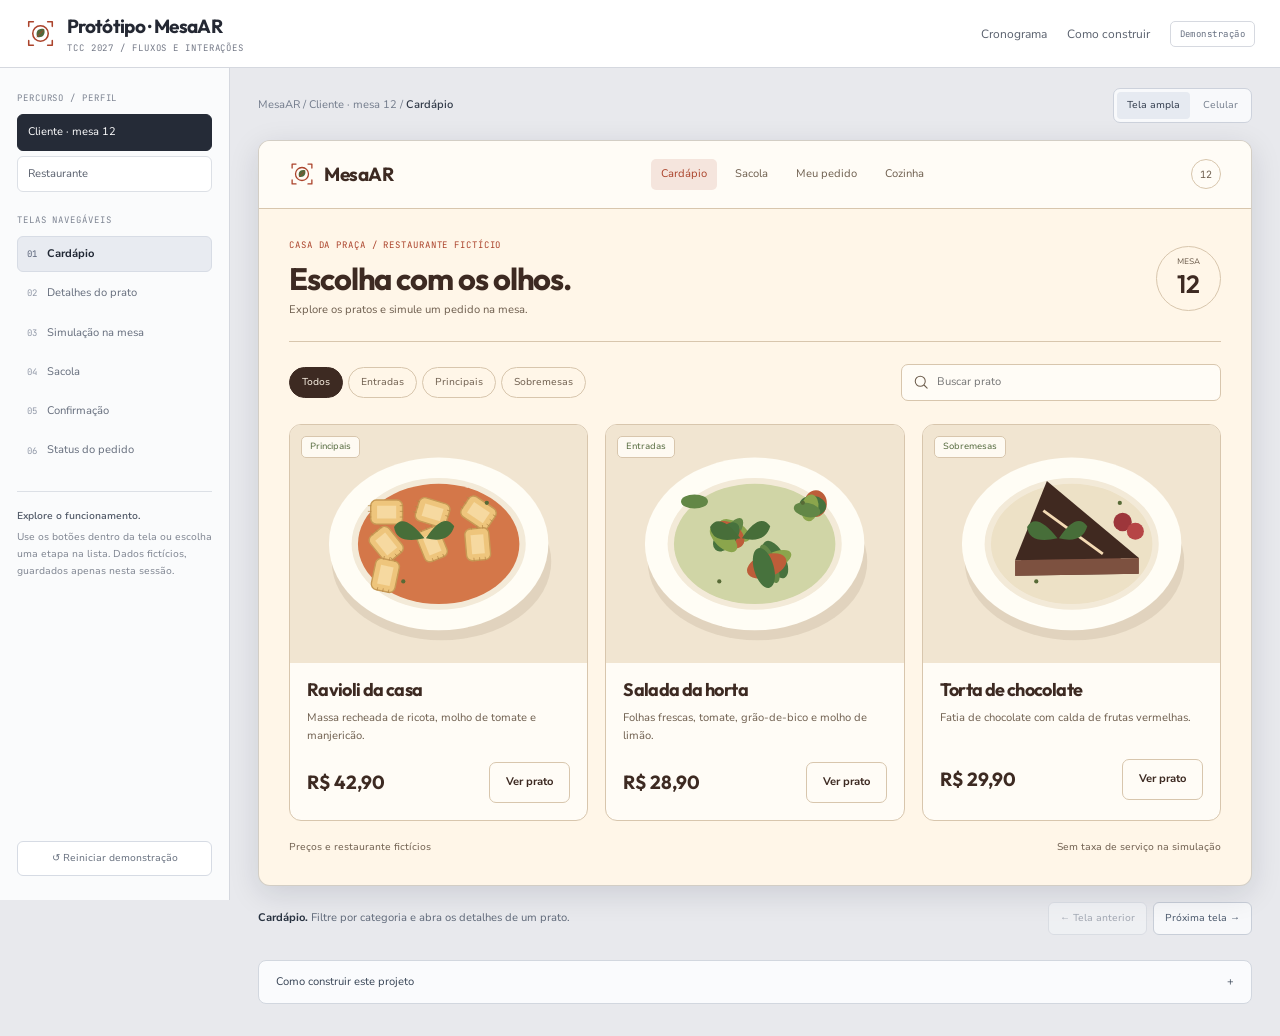
==== commit e2d932d1: "Adiciona protótipo navegável e simplifica agenda de entregas" ====
--- a/laboratorio-3d/index.html
+++ b/laboratorio-3d/index.html
@@ -1,22 +1 @@
-<!DOCTYPE html>
-<html lang="pt-BR"><head><meta charset="UTF-8"><meta name="viewport" content="width=device-width,initial-scale=1"><meta name="theme-color" content="#FFF6E8"><title>MesaAR · Laboratório 3D e guia de construção</title><meta name="description" content="Construa uma experiência em que o cliente entende a porção, consulta o cardápio e faz um pedido consistente. Explore a captura do prato, o dispositivo móvel e as etapas que levam o modelo 3D à mesa."><link rel="icon" href="../identidade-visual/assets/simbolo.svg" type="image/svg+xml"><link rel="canonical" href="https://perabru.github.io/mesaar-cardapio-ar/laboratorio-3d/"><link rel="stylesheet" href="style.css"><style>@font-face{font-family:'Outfit';src:url('../identidade-visual/fontes/outfit.woff') format('woff');font-display:swap;font-weight:100 900}
-@font-face{font-family:'Nunito Sans';src:url('../identidade-visual/fontes/nunito-sans.woff') format('woff');font-display:swap;font-weight:100 900}
-@font-face{font-family:'JetBrains Mono';src:url('../identidade-visual/fontes/jetbrains-mono.woff') format('woff');font-display:swap;font-weight:100 900}
-:root{--bg:#FFF6E8;--panel:#FFFCF6;--ink:#3D2A22;--muted:#6E5E4E;--line:#D8C6AD;--accent:#AB432B;--second:#52683B;--paper:#FFF6E8;--dark:#3D2A22;--accent-ink:#FFFFFF;--stage-accent:#F1B89A;--display:'Outfit';--body:'Nunito Sans';--mono:'JetBrains Mono'}</style><script type="importmap">{"imports":{"three":"./vendor/three.module.min.js"}}</script></head>
-<body data-project="mesaar-cardapio-ar"><a class="skip" href="#como-fazer">Pular para o passo a passo</a>
-<header class="site-header"><div class="wrap header-inner"><a class="brand" href="../"><img src="../identidade-visual/assets/simbolo.svg" alt=""><span><strong>MesaAR</strong><small>Laboratório de projeto · 2027</small></span></a><nav class="nav-links" id="nav-links" aria-label="Navegação do laboratório"><a href="#explorar">Explorar 3D</a><a href="#como-fazer">Como fazer</a><a href="#componentes">Componentes</a><a href="#ligacoes">Ligações</a><a class="back-link" href="../">Cronograma <svg viewBox="0 0 24 24" fill="none" stroke="currentColor" stroke-width="1.6" stroke-linecap="round" stroke-linejoin="round" aria-hidden="true"><path d="M7 17 17 7M7 7h10v10"/></svg></a></nav><button class="menu-toggle" id="menu-toggle" aria-label="Abrir navegação" aria-controls="nav-links" aria-expanded="false"><svg viewBox="0 0 24 24" fill="none" stroke="currentColor" stroke-width="1.6" stroke-linecap="round" stroke-linejoin="round" aria-hidden="true"><path d="M4 6h16M4 12h16M4 18h16"/></svg></button></div></header>
-<main><section class="hero"><div class="wrap hero-grid"><div><span class="eyebrow">MesaAR · laboratório de criação</span><h1>Do prato à realidade aumentada.</h1><p class="lede">Construa uma experiência em que o cliente entende a porção, consulta o cardápio e faz um pedido consistente. Explore a captura do prato, o dispositivo móvel e as etapas que levam o modelo 3D à mesa.</p><div class="hero-links"><a href="#explorar"><svg viewBox="0 0 24 24" fill="none" stroke="currentColor" stroke-width="1.6" stroke-linecap="round" stroke-linejoin="round" aria-hidden="true"><path d="m12 3 9 5v9l-9 5-9-5V8Z M3 8l9 5 9-5m-9 5v9m-5-17 10 5"/></svg>Explorar o modelo</a><a href="#como-fazer">Começar a construção <svg viewBox="0 0 24 24" fill="none" stroke="currentColor" stroke-width="1.6" stroke-linecap="round" stroke-linejoin="round" aria-hidden="true"><path d="M5 12h14m-6-6 6 6-6 6"/></svg></a></div></div><div class="hero-side"><div class="metric"><strong>8</strong><span>etapas práticas</span></div><div class="metric"><strong>GLB / USDZ</strong><span>assets de visualização</span></div><div class="metric"><strong>Escala</strong><span>conferida no prato real</span></div></div></div></section>
-<div class="wrap"><section id="explorar" aria-labelledby="lab-title"><div class="lab-header"><div><span class="section-label">01 / Explorador interativo</span><h2 id="lab-title">Do prato real à experiência em AR.</h2></div><p>Gire, desmonte e selecione uma peça.<br>As ligações acompanham cada movimento.</p></div>
-<div class="lab-frame" id="lab-frame"><div class="lab-topbar"><span class="live-label"><i class="status-dot" aria-hidden="true"></i><span id="viewer-status" role="status">PREPARANDO O MODELO 3D</span></span><span class="muted" id="part-counter">MODELO EDUCATIVO</span></div><div class="lab-body"><div class="stage-column"><div class="stage" id="stage"><canvas id="scene" tabindex="0" aria-label="Visualização 3D carregando"></canvas><div class="canvas-labels" id="label-layer"></div><div class="camera-tools"><div class="segmented" aria-label="Vistas da câmera"><button data-camera="perspective" aria-pressed="true">Perspectiva</button><button data-camera="front" aria-pressed="false">Frente</button><button data-camera="top" aria-pressed="false">Topo</button><button data-camera="side" aria-pressed="false">Lado</button></div><div class="camera-actions"><button id="zoom-in" aria-label="Aproximar" title="Aproximar"><svg viewBox="0 0 24 24" fill="none" stroke="currentColor" stroke-width="1.6" stroke-linecap="round" stroke-linejoin="round" aria-hidden="true"><path d="M12 5v14M5 12h14"/></svg></button><button id="zoom-out" aria-label="Afastar" title="Afastar"><svg viewBox="0 0 24 24" fill="none" stroke="currentColor" stroke-width="1.6" stroke-linecap="round" stroke-linejoin="round" aria-hidden="true"><path d="M5 12h14"/></svg></button><button id="fullscreen" aria-label="Tela cheia" title="Tela cheia" aria-pressed="false"><svg viewBox="0 0 24 24" fill="none" stroke="currentColor" stroke-width="1.6" stroke-linecap="round" stroke-linejoin="round" aria-hidden="true"><path d="M8 3H3v5m13-5h5v5M3 16v5h5m13-5v5h-5"/></svg></button></div></div><div class="stage-brand"><span>Montagem e funcionamento</span><strong>MesaAR</strong></div><div class="stage-badge"><span id="assembly-value">Montado</span><div id="assembly-caption">VISTA DE CONJUNTO</div></div><div class="viewer-message" id="viewer-message"><div><div class="loader-ring"></div><h3>Preparando o laboratório</h3><p>Carregando as peças e os controles da visualização 3D.</p></div></div><noscript><div class="viewer-message"><div><h3>Ative o JavaScript para explorar o 3D</h3><p>O guia completo de construção permanece disponível abaixo.</p></div></div></noscript></div><div class="stage-hint"><span><svg viewBox="0 0 24 24" fill="none" stroke="currentColor" stroke-width="1.6" stroke-linecap="round" stroke-linejoin="round" aria-hidden="true"><rect x="6" y="2" width="12" height="20" rx="6"/><path d="M12 2v7"/></svg>Arraste para girar · role para ampliar · dois dedos no celular</span><span class="keyboard-hint">Teclado: setas · + / − · E</span></div><div class="explosion-control"><button class="primary-button" id="explode-button"><svg viewBox="0 0 24 24" fill="none" stroke="currentColor" stroke-width="1.6" stroke-linecap="round" stroke-linejoin="round" aria-hidden="true"><path d="m12 3 10 5-10 5L2 8Zm-9 10 9 5 9-5M3 18l9 5 9-5"/></svg><span id="explode-label">Desmontar</span></button><div class="explosion-range"><label for="explode"><span>CONJUNTO</span><span>PEÇAS SEPARADAS</span></label><input type="range" id="explode" min="0" max="100" value="0" step="1" aria-label="Nível de desmontagem"></div><output id="explode-output" for="explode">0%</output></div><div class="viewer-controls"><button class="control-button" id="spin" aria-pressed="false"><svg viewBox="0 0 24 24" fill="none" stroke="currentColor" stroke-width="1.6" stroke-linecap="round" stroke-linejoin="round" aria-hidden="true"><path d="M20 7v5h-5M4 17v-5h5M5 8a7 7 0 0 1 12-3l3 3M4 16l3 3a7 7 0 0 0 12-3"/></svg>Girar</button><button class="control-button" id="wires" aria-pressed="true"><svg viewBox="0 0 24 24" fill="none" stroke="currentColor" stroke-width="1.6" stroke-linecap="round" stroke-linejoin="round" aria-hidden="true"><path d="M5 5h8a4 4 0 0 1 0 8H9a3 3 0 0 0 0 6h10"/><circle cx="3" cy="5" r="2"/><circle cx="21" cy="19" r="2"/></svg>Ligações</button><button class="control-button" id="labels" aria-pressed="false"><svg viewBox="0 0 24 24" fill="none" stroke="currentColor" stroke-width="1.6" stroke-linecap="round" stroke-linejoin="round" aria-hidden="true"><path d="M3 3h8l10 10-8 8L3 11Z"/><circle cx="7.5" cy="7.5" r="1.5"/></svg>Rótulos</button><button class="control-button" id="reset-view"><svg viewBox="0 0 24 24" fill="none" stroke="currentColor" stroke-width="1.6" stroke-linecap="round" stroke-linejoin="round" aria-hidden="true"><path d="M3 4v6h6M4 10a8 8 0 1 1 1 8"/></svg>Restaurar</button><button class="control-button" id="save-image"><svg viewBox="0 0 24 24" fill="none" stroke="currentColor" stroke-width="1.6" stroke-linecap="round" stroke-linejoin="round" aria-hidden="true"><path d="M3 7h4l2-3h6l2 3h4v14H3Z"/><circle cx="12" cy="13" r="4"/></svg>Salvar imagem</button></div></div>
-<aside class="inspector" aria-label="Inspeção do modelo"><div class="inspector-heading"><h3>Dentro do projeto</h3><span>SELECIONE</span></div><div class="inspector-tabs" role="tablist" aria-label="Inspecionar"><button id="tab-parts" role="tab" aria-controls="part-list" aria-selected="true"><span id="parts-count">Peças</span></button><button id="tab-connections" role="tab" aria-controls="connection-list" aria-selected="false" tabindex="-1"><span id="connections-count">Ligações</span></button></div><div class="part-list" id="part-list" role="tabpanel" aria-labelledby="tab-parts"></div><div class="connection-list" id="connection-list" role="tabpanel" aria-labelledby="tab-connections" hidden></div><div class="part-detail" id="part-detail"><span class="detail-kicker">Explore</span><h4>Selecione uma peça</h4><p>Conheça a função, o dispositivo de referência e as dimensões de cada componente.</p></div><div class="tour-nav"><button id="tour-prev" aria-label="Componente anterior"><svg viewBox="0 0 24 24" fill="none" stroke="currentColor" stroke-width="1.6" stroke-linecap="round" stroke-linejoin="round" aria-hidden="true"><path d="m15 5-7 7 7 7"/></svg>Anterior</button><span id="tour-position">— / —</span><button id="tour-next" aria-label="Próximo componente">Próxima<svg viewBox="0 0 24 24" fill="none" stroke="currentColor" stroke-width="1.6" stroke-linecap="round" stroke-linejoin="round" aria-hidden="true"><path d="m9 5 7 7-7 7"/></svg></button></div></aside></div></div>
-<div class="model-note"><svg viewBox="0 0 24 24" fill="none" stroke="currentColor" stroke-width="1.6" stroke-linecap="round" stroke-linejoin="round" aria-hidden="true"><circle cx="12" cy="12" r="10"/><path d="M12 11v6m0-11v2"/></svg><p id="model-note-text">A cena mostra uma bancada de captura e dispositivos de referência. O prato é um exemplo visual; o cardápio real precisa de modelo, escala e ficha aprovados pelo restaurante. A vista desmontada do telefone é didática e não exige abrir um aparelho. AR e pagamento dependem das integrações e dos testes do produto.</p></div><p class="sr-only" id="selection-announcement" aria-live="polite"></p></section>
-<section class="section" id="como-fazer" aria-labelledby="workflow-title"><div class="section-heading"><div><span class="section-label">02 / Da ideia ao ensaio</span><h2 id="workflow-title">Como fazer o projeto.</h2></div><p>Avance por etapas, registre o que foi testado e confira cada resultado. As marcações ficam salvas neste navegador.</p></div><div class="section-rule"></div><div class="workflow"><aside class="workflow-nav" aria-label="Etapas de construção"><div class="progress-heading"><span>SEU PROGRESSO</span><span id="progress-text">0 de 8 etapas</span></div><div class="progress-track"><span id="progress-bar"></span></div><nav><a href="#etapa-1"><span>01</span><span>Escolha uma unidade e um prato piloto</span></a><a href="#etapa-2"><span>02</span><span>Prepare a bancada de captura</span></a><a href="#etapa-3"><span>03</span><span>Reconstrua e limpe o modelo</span></a><a href="#etapa-4"><span>04</span><span>Exporte e verifique em dispositivos reais</span></a><a href="#etapa-5"><span>05</span><span>Integre 3D e realidade aumentada</span></a><a href="#etapa-6"><span>06</span><span>Faça o pedido obedecer ao servidor</span></a><a href="#etapa-7"><span>07</span><span>Integre confirmação e operação</span></a><a href="#etapa-8"><span>08</span><span>Homologue a experiência no restaurante</span></a></nav><button class="reset-progress" id="reset-progress">Limpar marcações</button></aside><div><article class="step" id="etapa-1"><div class="step-title"><span class="step-number">01</span><div class="step-title-content"><p class="step-kicker">Recortar</p><h3>Escolha uma unidade e um prato piloto</h3></div><label class="check-button"><input type="checkbox" data-step-check="etapa-1" aria-label="Marcar etapa 1: Escolha uma unidade e um prato piloto"><span>Concluída</span></label></div><p>Faça um prato atravessar o fluxo inteiro antes de digitalizar o cardápio. A informação aprovada pela cozinha é a referência do produto.</p><ul><li>Cadastre restaurante, unidade e mesa de teste. Defina quem pode editar cardápio, alterar disponibilidade e acompanhar pedidos.</li><li>Escolha um preparo que possa ser repetido e fotografado com autorização. Registre nome, porção, preço em centavos, ingredientes e alergênicos fornecidos pela cozinha.</li><li>Meça o prato e a porção apresentada; registre referência física para conferir escala posteriormente.</li><li>Desenhe o percurso QR/link → ficha → 3D/AR → sacola → revisão → confirmação. A experiência deve funcionar mesmo sem suporte a AR.</li></ul><div class="acceptance"><strong>Como conferir</strong>Existe uma ficha aprovada, uma referência de escala e um pedido de teste definido.</div><button class="control-button step-view" data-view-parts="dish,workstation,capture_display"><svg viewBox="0 0 24 24" fill="none" stroke="currentColor" stroke-width="1.6" stroke-linecap="round" stroke-linejoin="round" aria-hidden="true"><path d="m12 3 9 5v9l-9 5-9-5V8Z M3 8l9 5 9-5m-9 5v9m-5-17 10 5"/></svg>Ver esta etapa no 3D</button></article><article class="step" id="etapa-2"><div class="step-title"><span class="step-number">02</span><div class="step-title-content"><p class="step-kicker">Fotografar</p><h3>Prepare a bancada de captura</h3></div><label class="check-button"><input type="checkbox" data-step-check="etapa-2" aria-label="Marcar etapa 2: Prepare a bancada de captura"><span>Concluída</span></label></div><p>A geometria e a textura dependem de imagens consistentes. Mantenha o preparo estável e evite mudanças de luz durante a série.</p><ul><li>Posicione prato, tripé e iluminação difusa. Preserve textura, cor e detalhes do alimento; evite sombras duras e reflexos que mudem a cada foto.</li><li>Mantenha foco, exposição e balanço de branco consistentes. Capture ângulos sobrepostos em alturas diferentes para cobrir as superfícies visíveis.</li><li>Se usar mesa giratória, planeje a máscara do fundo estático no processamento. A câmera e o prato precisam oferecer informações coerentes para a reconstrução.</li><li>Registre câmera, distância aproximada, condições e referência de dimensão. Guarde os arquivos originais e descarte fotos tremidas ou mudanças do preparo.</li></ul><div class="acceptance"><strong>Como conferir</strong>A série cobre o prato com nitidez e contexto suficiente para reconstrução e comparação visual.</div><button class="control-button step-view" data-view-parts="capture_frame,tripod,light,turntable,dish"><svg viewBox="0 0 24 24" fill="none" stroke="currentColor" stroke-width="1.6" stroke-linecap="round" stroke-linejoin="round" aria-hidden="true"><path d="m12 3 9 5v9l-9 5-9-5V8Z M3 8l9 5 9-5m-9 5v9m-5-17 10 5"/></svg>Ver esta etapa no 3D</button></article><article class="step" id="etapa-3"><div class="step-title"><span class="step-number">03</span><div class="step-title-content"><p class="step-kicker">Modelar</p><h3>Reconstrua e limpe o modelo</h3></div><label class="check-button"><input type="checkbox" data-step-check="etapa-3" aria-label="Marcar etapa 3: Reconstrua e limpe o modelo"><span>Concluída</span></label></div><p>Use fotogrametria ou modelagem a partir das imagens, conforme a ferramenta disponível. O objetivo é uma representação fiel o bastante para a finalidade do cardápio.</p><ul><li>Importe as fotos e confira alinhamento antes de gerar a malha. Trate fundo, suportes e pontos isolados sem alterar a aparência da porção.</li><li>No Blender, revise malha, orientação, normais e materiais. Reduza detalhes que pesam no celular, preservando silhueta e características importantes.</li><li>Aplique a escala a partir da medida real e organize a origem sobre a superfície de apoio. Guarde o projeto de edição separado do arquivo de distribuição.</li><li>Compare o modelo com o preparo aprovado. Uma textura convincente não corrige um volume ou uma escala errados.</li></ul><div class="acceptance"><strong>Como conferir</strong>A cozinha aprova a aparência e a dimensão do modelo; a equipe registra a versão revisada.</div><button class="control-button step-view" data-view-parts="dish,workstation"><svg viewBox="0 0 24 24" fill="none" stroke="currentColor" stroke-width="1.6" stroke-linecap="round" stroke-linejoin="round" aria-hidden="true"><path d="m12 3 9 5v9l-9 5-9-5V8Z M3 8l9 5 9-5m-9 5v9m-5-17 10 5"/></svg>Ver esta etapa no 3D</button></article><article class="step" id="etapa-4"><div class="step-title"><span class="step-number">04</span><div class="step-title-content"><p class="step-kicker">Preparar assets</p><h3>Exporte e verifique em dispositivos reais</h3></div><label class="check-button"><input type="checkbox" data-step-check="etapa-4" aria-label="Marcar etapa 4: Exporte e verifique em dispositivos reais"><span>Concluída</span></label></div><p>Um arquivo que abre no computador ainda precisa ser validado no celular. Controle peso, material e escala em cada caminho de visualização.</p><ul><li>Exporte GLB para o visualizador web e prepare USDZ quando o fluxo de iOS exigir arquivo próprio. Confira materiais e texturas após a exportação.</li><li>Use nomes versionados e registre dimensões em metros, tamanho, checksum e autoria do asset.</li><li>Teste no navegador com rotação, zoom e carregamento. Inclua imagem alternativa e mensagem útil quando o 3D falhar.</li><li>Registre aparelho, sistema, navegador e resultado em matriz_dispositivos.csv. O glTF didático do kit é um ponto de estudo, não o modelo de um prato comercial real.</li></ul><div class="acceptance"><strong>Como conferir</strong>A mesma revisão abre nos dispositivos escolhidos sem perder materiais ou escala.</div><button class="control-button step-view" data-view-parts="capture_display,capture_board,workstation"><svg viewBox="0 0 24 24" fill="none" stroke="currentColor" stroke-width="1.6" stroke-linecap="round" stroke-linejoin="round" aria-hidden="true"><path d="m12 3 9 5v9l-9 5-9-5V8Z M3 8l9 5 9-5m-9 5v9m-5-17 10 5"/></svg>Ver esta etapa no 3D</button></article><article class="step" id="etapa-5"><div class="step-title"><span class="step-number">05</span><div class="step-title-content"><p class="step-kicker">Visualizar na mesa</p><h3>Integre 3D e realidade aumentada</h3></div><label class="check-button"><input type="checkbox" data-step-check="etapa-5" aria-label="Marcar etapa 5: Integre 3D e realidade aumentada"><span>Concluída</span></label></div><p>A visualização em página e a experiência AR têm capacidades diferentes. Explique a transição e preserve um caminho utilizável para todos os clientes.</p><ul><li>Integre model-viewer com câmera controlável e modo AR compatível. Use HTTPS e teste o comportamento no contexto real de abertura pelo QR.</li><li>No Android, confira os aparelhos suportados e o caminho Scene Viewer/WebXR escolhido. No iOS, valide Quick Look com o asset disponibilizado.</li><li>Quando a finalidade exigir comparação de porção, mantenha escala fixa e faça conferência lado a lado com a referência física.</li><li>Não dependa de botões HTML da página dentro de visualizadores nativos: Scene Viewer e Quick Look têm interfaces próprias. Ao voltar, mantenha ficha e sacola.</li></ul><div class="acceptance"><strong>Como conferir</strong>O usuário consegue visualizar, retornar ao cardápio e continuar o pedido sem perder contexto.</div><button class="control-button step-view" data-view-parts="capture_frame,capture_display,dish"><svg viewBox="0 0 24 24" fill="none" stroke="currentColor" stroke-width="1.6" stroke-linecap="round" stroke-linejoin="round" aria-hidden="true"><path d="m12 3 9 5v9l-9 5-9-5V8Z M3 8l9 5 9-5m-9 5v9m-5-17 10 5"/></svg>Ver esta etapa no 3D</button></article><article class="step" id="etapa-6"><div class="step-title"><span class="step-number">06</span><div class="step-title-content"><p class="step-kicker">Regras do domínio</p><h3>Faça o pedido obedecer ao servidor</h3></div><label class="check-button"><input type="checkbox" data-step-check="etapa-6" aria-label="Marcar etapa 6: Faça o pedido obedecer ao servidor"><span>Concluída</span></label></div><p>Preço, disponibilidade e unidade são decisões do servidor. O navegador envia intenção de compra, e a API devolve o pedido validado.</p><ul><li>Modele Restaurant, Unit, Table, Dish, Ingredient, Allergen, ModelAsset, Cart, Order e OrderItem com vínculos explícitos.</li><li>Envie identificador do item e quantidade. Recalcule preço e total com o cardápio vigente; não aceite o preço enviado pelo cliente como autoridade.</li><li>Guarde no pedido uma fotografia dos valores e descrições confirmados para preservar seu histórico quando o menu mudar.</li><li>Execute validar_pedido.js: o exercício demonstra recalcular o valor e deduplicar eventos, sem iniciar cobrança real.</li></ul><div class="code-block"><div class="code-top"><span>bash</span><button class="copy-code" data-copy-code="code-etapa-6"><svg viewBox="0 0 24 24" fill="none" stroke="currentColor" stroke-width="1.6" stroke-linecap="round" stroke-linejoin="round" aria-hidden="true"><rect x="8" y="8" width="13" height="13" rx="2"/><path d="M16 8V3H3v13h5"/></svg>Copiar código</button></div><pre><code id="code-etapa-6">cd materiais
-node validar_pedido.js</code></pre></div><div class="acceptance"><strong>Como conferir</strong>Alterar o preço no navegador não altera o total validado, e um item indisponível é recusado.</div><button class="control-button step-view" data-view-parts="capture_display,workstation"><svg viewBox="0 0 24 24" fill="none" stroke="currentColor" stroke-width="1.6" stroke-linecap="round" stroke-linejoin="round" aria-hidden="true"><path d="m12 3 9 5v9l-9 5-9-5V8Z M3 8l9 5 9-5m-9 5v9m-5-17 10 5"/></svg>Ver esta etapa no 3D</button></article><article class="step" id="etapa-7"><div class="step-title"><span class="step-number">07</span><div class="step-title-content"><p class="step-kicker">Pilotar o fluxo</p><h3>Integre confirmação e operação</h3></div><label class="check-button"><input type="checkbox" data-step-check="etapa-7" aria-label="Marcar etapa 7: Integre confirmação e operação"><span>Concluída</span></label></div><p>Use o ambiente de testes do provedor escolhido antes de qualquer cobrança. Pedido do cliente e assinatura do restaurante são processos separados.</p><ul><li>Crie a sessão de pagamento no servidor a partir do pedido validado. Use identificadores para relacionar pedido, tentativa e evento recebido.</li><li>Confirme o estado por evento autenticado do provedor ou consulta validada, conforme sua documentação. Não marque pago apenas porque o navegador voltou a uma página de sucesso.</li><li>Deduplicate eventos e implemente transições consistentes. Teste cancelamento, falha, confirmação atrasada e evento recebido novamente.</li><li>Na operação, mostre pedidos e estados da cozinha; permita alterar disponibilidade com autorização por unidade. Registre decisões e histórico.</li></ul><div class="acceptance"><strong>Como conferir</strong>Um evento repetido não duplica pedido nem confirmação, e o estado observado na cozinha corresponde ao servidor.</div><button class="control-button step-view" data-view-parts="capture_display,workstation"><svg viewBox="0 0 24 24" fill="none" stroke="currentColor" stroke-width="1.6" stroke-linecap="round" stroke-linejoin="round" aria-hidden="true"><path d="m12 3 9 5v9l-9 5-9-5V8Z M3 8l9 5 9-5m-9 5v9m-5-17 10 5"/></svg>Ver esta etapa no 3D</button></article><article class="step" id="etapa-8"><div class="step-title"><span class="step-number">08</span><div class="step-title-content"><p class="step-kicker">Entregar</p><h3>Homologue a experiência no restaurante</h3></div><label class="check-button"><input type="checkbox" data-step-check="etapa-8" aria-label="Marcar etapa 8: Homologue a experiência no restaurante"><span>Concluída</span></label></div><p>Teste com pessoas executando tarefas reais e observe onde elas param. A experiência envolve conteúdo, dispositivo, conexão e operação.</p><ul><li>Meça abertura pelo QR, carregamento do modelo, compreensão da porção e conclusão do pedido. Registre aparelho e rede usados.</li><li>Teste sem AR, sem câmera autorizada, com rede lenta, item indisponível e tentativa de pedido em unidade errada.</li><li>Confira textos da cozinha, ingredientes, alergênicos, preço e escala após cada atualização de asset ou cardápio.</li><li>Entregue projetos de modelagem, arquivos publicados, matriz de dispositivos, contratos da API e evidências do piloto. Descreva quais integrações estão implementadas e quais permanecem propostas.</li></ul><div class="acceptance"><strong>Como conferir</strong>O cardápio funciona com e sem AR, e a equipe consegue atualizar um prato mantendo a rastreabilidade.</div><button class="control-button step-view" data-view-parts="capture_display,dish,workstation"><svg viewBox="0 0 24 24" fill="none" stroke="currentColor" stroke-width="1.6" stroke-linecap="round" stroke-linejoin="round" aria-hidden="true"><path d="m12 3 9 5v9l-9 5-9-5V8Z M3 8l9 5 9-5m-9 5v9m-5-17 10 5"/></svg>Ver esta etapa no 3D</button></article></div></div></section>
-<section class="section" id="componentes" aria-labelledby="components-title"><div class="section-heading"><div><span class="section-label">03 / Bancada e materiais</span><h2 id="components-title">O que você vai usar.</h2></div><p>Dispositivos de referência, papel de cada item e documentação para conferir a escolha antes de montar.</p></div><div class="table-shell"><table class="data-table"><thead><tr><th>Componente / referência</th><th>Qtd.</th><th>Função e seleção</th><th>Fonte técnica</th></tr></thead><tbody><tr><td><strong>Celular de captura/teste</strong><small>iPhone 15 como referência externa do modelo 3D</small></td><td>1</td><td>Fotografia e teste do percurso iOS.<small>O aparelho do piloto pode variar; registrar sistema e formato.</small></td><td><a href="https://support.apple.com/pt-br/111831" target="_blank" rel="noopener noreferrer">Especificações Apple ↗</a></td></tr><tr><td><strong>Aparelho Android</strong><small>Dispositivo compatível com o caminho AR escolhido</small></td><td>1 para homologação</td><td>Validar Scene Viewer ou WebXR.<small>Conferir lista oficial e recursos do modelo real.</small></td><td><a href="https://developers.google.com/ar/devices" target="_blank" rel="noopener noreferrer">Dispositivos ARCore ↗</a></td></tr><tr><td><strong>Estação de criação</strong><small>Computador com ferramenta de reconstrução e Blender</small></td><td>1</td><td>Preparar malha, textura, escala e exportação.<small>Dimensionar pelo conjunto de fotos e complexidade.</small></td><td><a href="https://docs.blender.org/manual/en/5.3/addons/scene_gltf2.html" target="_blank" rel="noopener noreferrer">Exportação glTF no Blender ↗</a></td></tr><tr><td><strong>Captura</strong><small>Tripé e iluminação difusa</small></td><td>1 conjunto</td><td>Fotos consistentes e nítidas.<small>Ajustar ao prato real; registrar configuração.</small></td><td><a href="https://developer.apple.com/augmented-reality/object-capture/" target="_blank" rel="noopener noreferrer">Object Capture Apple ↗</a></td></tr><tr><td><strong>Mesa giratória</strong><small>Suporte rotativo de captura</small></td><td>Opcional</td><td>Facilitar série de ângulos do prato.<small>Planejar mascaramento do fundo e estabilidade do preparo.</small></td><td><a href="https://developer.apple.com/augmented-reality/object-capture/" target="_blank" rel="noopener noreferrer">Captura e reconstrução ↗</a></td></tr><tr><td><strong>Referência física</strong><small>Prato, preparo e régua de medição</small></td><td>Por item</td><td>Aprovação de aparência e escala.<small>Ficha, porção e dimensões confirmadas pela cozinha.</small></td><td><a href="https://modelviewer.dev/examples/augmentedreality/" target="_blank" rel="noopener noreferrer">Escala e apresentação AR ↗</a></td></tr><tr><td><strong>Acesso à mesa</strong><small>QR Code com URL de unidade e mesa</small></td><td>Por mesa</td><td>Abrir o cardápio correto no celular.<small>A API valida unidade e mesa; o QR não é uma autorização de edição.</small></td><td><a href="../docs/tecnologias.md" target="_blank" rel="noopener noreferrer">Tecnologias propostas ↗</a></td></tr></tbody></table></div></section>
-<section class="section" id="ligacoes" aria-labelledby="connections-title"><div class="section-heading"><div><span class="section-label">04 / Conexões do sistema</span><h2 id="connections-title">De onde vem. Para onde vai.</h2></div></div><div class="connections-top"><p>As ligações representam o caminho dos dados entre dispositivos e serviços. Selecione uma delas no modelo para acompanhar a origem e o destino.</p><button class="control-button" id="show-connections"><svg viewBox="0 0 24 24" fill="none" stroke="currentColor" stroke-width="1.6" stroke-linecap="round" stroke-linejoin="round" aria-hidden="true"><path d="M5 5h8a4 4 0 0 1 0 8H9a3 3 0 0 0 0 6h10"/><circle cx="3" cy="5" r="2"/><circle cx="21" cy="19" r="2"/></svg>Inspecionar ligações no 3D</button></div><div class="table-shell"><table class="data-table"><thead><tr><th>Origem</th><th>Destino</th><th>Sinal / protocolo</th><th>Como integrar</th></tr></thead><tbody><tr><td><strong>Prato real + câmera</strong></td><td>Série de fotografias</td><td><span class="connection-type">Captura óptica</span></td><td>Imagens originais, referência de escala e condições registradas.</td></tr><tr><td><strong>Fotografias</strong></td><td>Estação de modelagem</td><td><span class="connection-type">Arquivos de origem</span></td><td>Reconstrução, limpeza, materiais e revisão.</td></tr><tr><td><strong>Projeto revisado</strong></td><td>GLB / USDZ</td><td><span class="connection-type">Exportação versionada</span></td><td>Dimensões, autoria, checksum e validação de materiais.</td></tr><tr><td><strong>Armazenamento / CDN</strong></td><td>Celular</td><td><span class="connection-type">HTTPS · modelo e ficha</span></td><td>Entrega do asset aprovado para a unidade correta.</td></tr><tr><td><strong>Celular</strong></td><td>Visualizador AR</td><td><span class="connection-type">WebXR / Scene Viewer / Quick Look</span></td><td>Caminho dependente do dispositivo; manter alternativa sem AR.</td></tr><tr><td><strong>Sacola</strong></td><td>API de pedidos</td><td><span class="connection-type">HTTPS · itens e quantidades</span></td><td>Servidor recalcula preço e confere disponibilidade e unidade.</td></tr><tr><td><strong>Provedor de pagamento</strong></td><td>Servidor do pedido</td><td><span class="connection-type">Evento autenticado</span></td><td>Confirmação validada e idempotente; o navegador não decide o pagamento.</td></tr><tr><td><strong>Pedido confirmado</strong></td><td>Painel da cozinha</td><td><span class="connection-type">Estado de operação</span></td><td>Histórico e autorização por unidade.</td></tr></tbody></table></div><p class="connections-caption">A cena mostra uma bancada de captura e dispositivos de referência. O prato é um exemplo visual; o cardápio real precisa de modelo, escala e ficha aprovados pelo restaurante. A vista desmontada do telefone é didática e não exige abrir um aparelho. AR e pagamento dependem das integrações e dos testes do produto.</p></section>
-<section class="section" id="ferramentas"><div class="section-heading"><div><span class="section-label">05 / Ferramentas de trabalho</span><h2>O software que liga as partes.</h2></div><p>Cada ferramenta tem uma função na construção. Os links levam à documentação original.</p></div><div class="stack-grid"><a class="stack-item" href="https://docs.blender.org/manual/en/5.3/addons/scene_gltf2.html" target="_blank" rel="noopener noreferrer"><svg viewBox="0 0 24 24" fill="none" stroke="currentColor" stroke-width="1.6" stroke-linecap="round" stroke-linejoin="round" aria-hidden="true"><path d="M7 17 17 7M7 7h10v10"/></svg><h3>Blender + glTF / USDZ</h3><p>Modelagem, escala e assets para distribuição.</p></a><a class="stack-item" href="https://modelviewer.dev/examples/augmentedreality/" target="_blank" rel="noopener noreferrer"><svg viewBox="0 0 24 24" fill="none" stroke="currentColor" stroke-width="1.6" stroke-linecap="round" stroke-linejoin="round" aria-hidden="true"><path d="M7 17 17 7M7 7h10v10"/></svg><h3>model-viewer</h3><p>Visualização 3D e entrada em AR.</p></a><a class="stack-item" href="https://react.dev/" target="_blank" rel="noopener noreferrer"><svg viewBox="0 0 24 24" fill="none" stroke="currentColor" stroke-width="1.6" stroke-linecap="round" stroke-linejoin="round" aria-hidden="true"><path d="M7 17 17 7M7 7h10v10"/></svg><h3>React + TypeScript</h3><p>Cardápio, ficha, sacola e área de operação.</p></a><a class="stack-item" href="https://docs.nestjs.com/" target="_blank" rel="noopener noreferrer"><svg viewBox="0 0 24 24" fill="none" stroke="currentColor" stroke-width="1.6" stroke-linecap="round" stroke-linejoin="round" aria-hidden="true"><path d="M7 17 17 7M7 7h10v10"/></svg><h3>NestJS + PostgreSQL / Prisma</h3><p>Regras de preço, pedidos e unidades.</p></a><a class="stack-item" href="https://docs.aws.amazon.com/AmazonS3/latest/userguide/using-presigned-url.html" target="_blank" rel="noopener noreferrer"><svg viewBox="0 0 24 24" fill="none" stroke="currentColor" stroke-width="1.6" stroke-linecap="round" stroke-linejoin="round" aria-hidden="true"><path d="M7 17 17 7M7 7h10v10"/></svg><h3>S3 compatível + CDN</h3><p>Armazenamento de assets aprovados e versionados.</p></a></div></section>
-<section class="section" id="validacao"><div class="section-heading"><div><span class="section-label">06 / Critérios de entrega</span><h2>Construa. Meça. Demonstre.</h2></div></div><div class="quality-grid"><div><h3>O que precisa funcionar</h3><ul class="quality-list"><li><svg viewBox="0 0 24 24" fill="none" stroke="currentColor" stroke-width="1.6" stroke-linecap="round" stroke-linejoin="round" aria-hidden="true"><path d="m5 12 4 4L19 6"/></svg><span>A porção 3D corresponde à ficha aprovada pela cozinha.</span></li><li><svg viewBox="0 0 24 24" fill="none" stroke="currentColor" stroke-width="1.6" stroke-linecap="round" stroke-linejoin="round" aria-hidden="true"><path d="m5 12 4 4L19 6"/></svg><span>Escala é conferida em uma referência física.</span></li><li><svg viewBox="0 0 24 24" fill="none" stroke="currentColor" stroke-width="1.6" stroke-linecap="round" stroke-linejoin="round" aria-hidden="true"><path d="m5 12 4 4L19 6"/></svg><span>A navegação continua quando o aparelho não suporta AR.</span></li><li><svg viewBox="0 0 24 24" fill="none" stroke="currentColor" stroke-width="1.6" stroke-linecap="round" stroke-linejoin="round" aria-hidden="true"><path d="m5 12 4 4L19 6"/></svg><span>Preço informado pelo navegador não substitui o preço do servidor.</span></li><li><svg viewBox="0 0 24 24" fill="none" stroke="currentColor" stroke-width="1.6" stroke-linecap="round" stroke-linejoin="round" aria-hidden="true"><path d="m5 12 4 4L19 6"/></svg><span>Eventos repetidos não duplicam pedido ou confirmação.</span></li></ul></div><div><h3>O que apresentar</h3><ul class="quality-list"><li><svg viewBox="0 0 24 24" fill="none" stroke="currentColor" stroke-width="1.6" stroke-linecap="round" stroke-linejoin="round" aria-hidden="true"><path d="M14 2H5v20h14V7Zm0 0v6h5M8 12h8m-8 4h6"/></svg><span>Ficha real aprovada e modelo com escala conferida.</span></li><li><svg viewBox="0 0 24 24" fill="none" stroke="currentColor" stroke-width="1.6" stroke-linecap="round" stroke-linejoin="round" aria-hidden="true"><path d="M14 2H5v20h14V7Zm0 0v6h5M8 12h8m-8 4h6"/></svg><span>Projeto de edição e arquivos GLB/USDZ versionados.</span></li><li><svg viewBox="0 0 24 24" fill="none" stroke="currentColor" stroke-width="1.6" stroke-linecap="round" stroke-linejoin="round" aria-hidden="true"><path d="M14 2H5v20h14V7Zm0 0v6h5M8 12h8m-8 4h6"/></svg><span>Cardápio funcional com alternativa sem AR.</span></li><li><svg viewBox="0 0 24 24" fill="none" stroke="currentColor" stroke-width="1.6" stroke-linecap="round" stroke-linejoin="round" aria-hidden="true"><path d="M14 2H5v20h14V7Zm0 0v6h5M8 12h8m-8 4h6"/></svg><span>API de pedidos com preço calculado no servidor.</span></li><li><svg viewBox="0 0 24 24" fill="none" stroke="currentColor" stroke-width="1.6" stroke-linecap="round" stroke-linejoin="round" aria-hidden="true"><path d="M14 2H5v20h14V7Zm0 0v6h5M8 12h8m-8 4h6"/></svg><span>Fluxo de pagamento em testes e operação demonstrável.</span></li><li><svg viewBox="0 0 24 24" fill="none" stroke="currentColor" stroke-width="1.6" stroke-linecap="round" stroke-linejoin="round" aria-hidden="true"><path d="M14 2H5v20h14V7Zm0 0v6h5M8 12h8m-8 4h6"/></svg><span>Matriz de dispositivos e resultados do piloto.</span></li></ul></div></div></section>
-<section class="section" id="arquivos"><div class="section-heading"><div><span class="section-label">07 / Continue a construção</span><h2>Arquivos na bancada.</h2></div><p>Materiais do projeto, exercícios e arquivos que podem ser adaptados pela equipe.</p></div><div class="resource-grid"><a class="resource" href="../materiais/kit-estudos-mesaar.zip"><svg viewBox="0 0 24 24" fill="none" stroke="currentColor" stroke-width="1.6" stroke-linecap="round" stroke-linejoin="round" aria-hidden="true"><path d="M12 3v12m-5-5 5 5 5-5M4 17v4h16v-4"/></svg><div><h3>Kit de estudos</h3><p>Menu e eventos sintéticos, modelo e exercícios.</p></div></a><a class="resource" href="../materiais/prato_didatico.gltf"><svg viewBox="0 0 24 24" fill="none" stroke="currentColor" stroke-width="1.6" stroke-linecap="round" stroke-linejoin="round" aria-hidden="true"><path d="M14 2H5v20h14V7Zm0 0v6h5M8 12h8m-8 4h6"/></svg><div><h3>Modelo glTF didático</h3><p>Asset de estudo; não é um prato comercial validado.</p></div></a><a class="resource" href="../materiais/validar_pedido.js"><svg viewBox="0 0 24 24" fill="none" stroke="currentColor" stroke-width="1.6" stroke-linecap="round" stroke-linejoin="round" aria-hidden="true"><path d="M14 2H5v20h14V7Zm0 0v6h5M8 12h8m-8 4h6"/></svg><div><h3>Validador de pedido</h3><p>Preço no servidor e deduplicação de eventos.</p></div></a><a class="resource" href="../materiais/matriz_dispositivos.csv"><svg viewBox="0 0 24 24" fill="none" stroke="currentColor" stroke-width="1.6" stroke-linecap="round" stroke-linejoin="round" aria-hidden="true"><path d="M14 2H5v20h14V7Zm0 0v6h5M8 12h8m-8 4h6"/></svg><div><h3>Matriz de dispositivos</h3><p>Registre testes de 3D e AR em aparelhos reais.</p></div></a><a class="resource" href="../materiais/bom.csv"><svg viewBox="0 0 24 24" fill="none" stroke="currentColor" stroke-width="1.6" stroke-linecap="round" stroke-linejoin="round" aria-hidden="true"><path d="M14 2H5v20h14V7Zm0 0v6h5M8 12h8m-8 4h6"/></svg><div><h3>BOM editável</h3><p>Inventário de captura e homologação.</p></div></a><a class="resource" href="../identidade-visual/"><svg viewBox="0 0 24 24" fill="none" stroke="currentColor" stroke-width="1.6" stroke-linecap="round" stroke-linejoin="round" aria-hidden="true"><path d="M14 2H5v20h14V7Zm0 0v6h5M8 12h8m-8 4h6"/></svg><div><h3>Guia de identidade visual</h3><p>Cores, tipografia, marcas e modelos de apresentação.</p></div></a><a class="resource" href="https://github.com/perabru/mesaar-cardapio-ar/tree/main/laboratorio-3d"><svg viewBox="0 0 24 24" fill="none" stroke="currentColor" stroke-width="1.6" stroke-linecap="round" stroke-linejoin="round" aria-hidden="true"><path d="m8 5-6 7 6 7m8-14 6 7-6 7M14 3l-4 18"/></svg><div><h3>Código da modelagem 3D</h3><p>Geometrias, interações, conteúdo e bibliotecas versionadas.</p></div></a></div></section>
-<section class="section" id="duvidas"><div class="section-heading"><div><span class="section-label">08 / Decisões de projeto</span><h2>Antes do próximo passo.</h2></div></div><div class="faq"><details><summary>O prato do modelo já pode entrar no cardápio real?</summary><p>Ele é um exemplo visual. Para publicar um item real, capture o preparo, confira escala e aparência e obtenha aprovação da cozinha para a ficha e o asset.</p></details><details><summary>Todo celular consegue abrir AR?</summary><p>O suporte depende do aparelho, sistema, navegador e modo usado. Verifique a matriz de testes; a ficha e o pedido precisam funcionar sem AR.</p></details><details><summary>O modelo precisa ter o tamanho correto?</summary><p>Sim, quando a proposta é ajudar a entender a porção. Registre medidas físicas e confira a escala exportada no aparelho antes de publicar.</p></details><details><summary>O exemplo já faz cobrança?</summary><p>Não. validar_pedido.js roda localmente com dados sintéticos. O produto precisa integrar o provedor escolhido no servidor, primeiro no ambiente de testes.</p></details></div></section>
-<section class="section" id="referencias"><div class="section-heading"><div><span class="section-label">09 / Documentação consultada</span><h2>Fontes para conferir e aprofundar.</h2></div></div><ol class="reference-list"><li><div><a href="https://modelviewer.dev/examples/augmentedreality/" target="_blank" rel="noopener noreferrer">model-viewer · realidade aumentada ↗</a><p>Modos de AR, HTTPS, escala e limites das interfaces nativas.</p></div></li><li><div><a href="https://developers.google.com/ar/devices" target="_blank" rel="noopener noreferrer">Google · aparelhos ARCore ↗</a><p>Verificação do dispositivo Android real.</p></div></li><li><div><a href="https://developer.apple.com/quick-look-gallery/" target="_blank" rel="noopener noreferrer">Apple · AR Quick Look ↗</a><p>Visualização de objetos USDZ no ecossistema Apple.</p></div></li><li><div><a href="https://docs.blender.org/manual/en/5.3/addons/scene_gltf2.html" target="_blank" rel="noopener noreferrer">Blender · glTF 2.0 ↗</a><p>Malhas, materiais e exportação para distribuição.</p></div></li><li><div><a href="https://support.apple.com/pt-br/111831" target="_blank" rel="noopener noreferrer">Apple · iPhone 15 ↗</a><p>Referência externa do telefone da cena.</p></div></li><li><div><a href="https://docs.aws.amazon.com/AmazonS3/latest/userguide/using-presigned-url.html" target="_blank" rel="noopener noreferrer">Amazon S3 · acesso temporário ↗</a><p>Organização e acesso controlado aos arquivos.</p></div></li><li><div><a href="https://modelviewer.dev/examples/augmented-reality.html" target="_blank" rel="noopener noreferrer">model-viewer — realidade aumentada ↗</a><p>Referência dimensional e visual para a modelagem educativa.</p></div></li></ol></section></div></main>
-<footer class="site-footer"><div class="wrap footer-inner"><div><strong>MesaAR</strong><br>Laboratório de projeto · TCC 2027 · Bruno Michel Pera</div><div class="footer-links"><a href="../">Cronograma</a><a href="../briefing.html">Briefing técnico</a><a href="../identidade-visual/">Identidade visual</a><a href="https://github.com/perabru/mesaar-cardapio-ar">GitHub <svg viewBox="0 0 24 24" fill="none" stroke="currentColor" stroke-width="1.6" stroke-linecap="round" stroke-linejoin="round" aria-hidden="true"><path d="M7 17 17 7M7 7h10v10"/></svg></a></div></div></footer><div class="toast" id="toast" role="status"></div><script id="project-data" type="application/json">{"slug": "mesaar-cardapio-ar", "name": "MesaAR", "colors": {"bg": "#FFF6E8", "panel": "#FFFCF6", "ink": "#3D2A22", "muted": "#6E5E4E", "line": "#D8C6AD", "accent": "#AB432B", "second": "#52683B", "paper": "#FFF6E8", "dark": "#3D2A22"}, "fonts": {"display": "Outfit", "body": "Nunito Sans", "mono": "JetBrains Mono"}, "stageAccent": "#F1B89A"}</script><script type="module" src="viewer.js"></script></body></html>+<!doctype html><html lang="pt-BR"><head><meta charset="utf-8"><meta name="viewport" content="width=device-width,initial-scale=1"><meta http-equiv="refresh" content="0;url=../prototipo/"><title>Protótipo · MesaAR</title></head><body><h1>Protótipo · MesaAR</h1><p>A demonstração deste software agora usa telas navegáveis.</p><p><a href="../prototipo/">Abrir o protótipo interativo</a></p></body></html>
